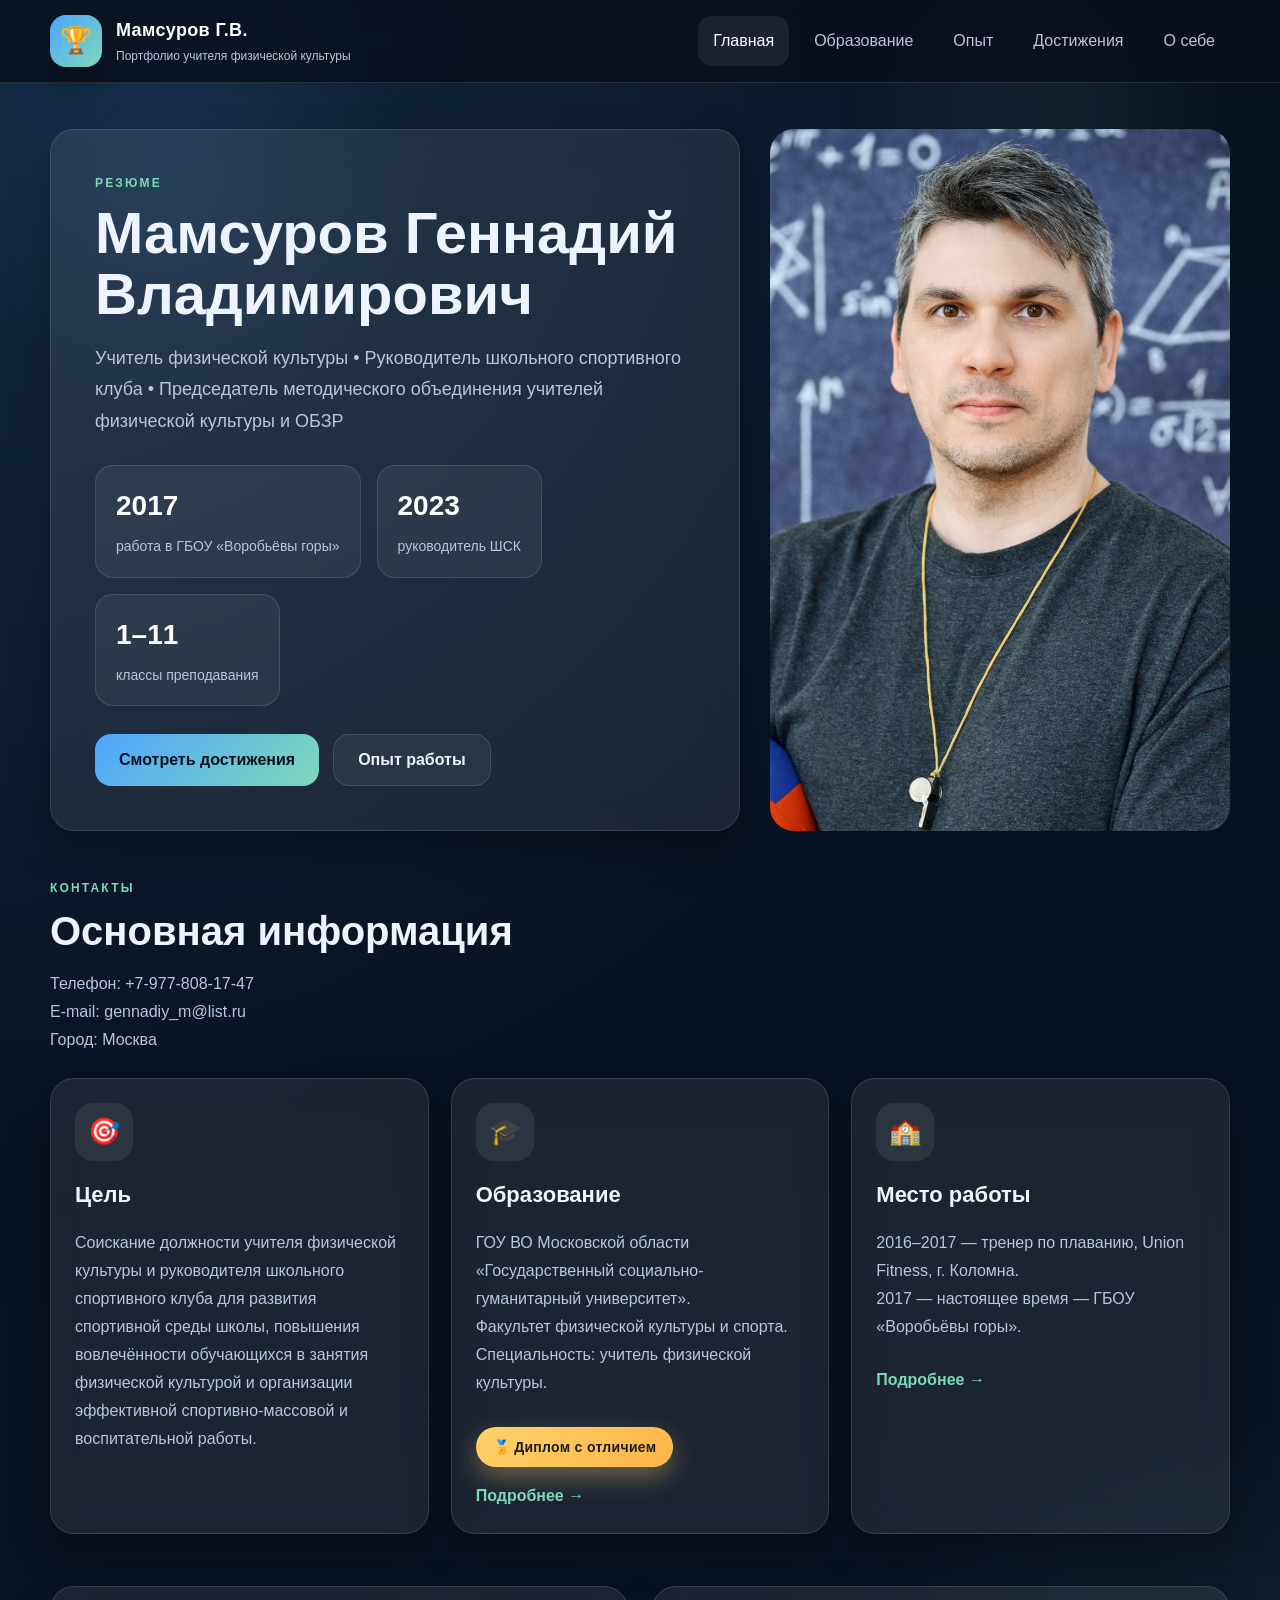
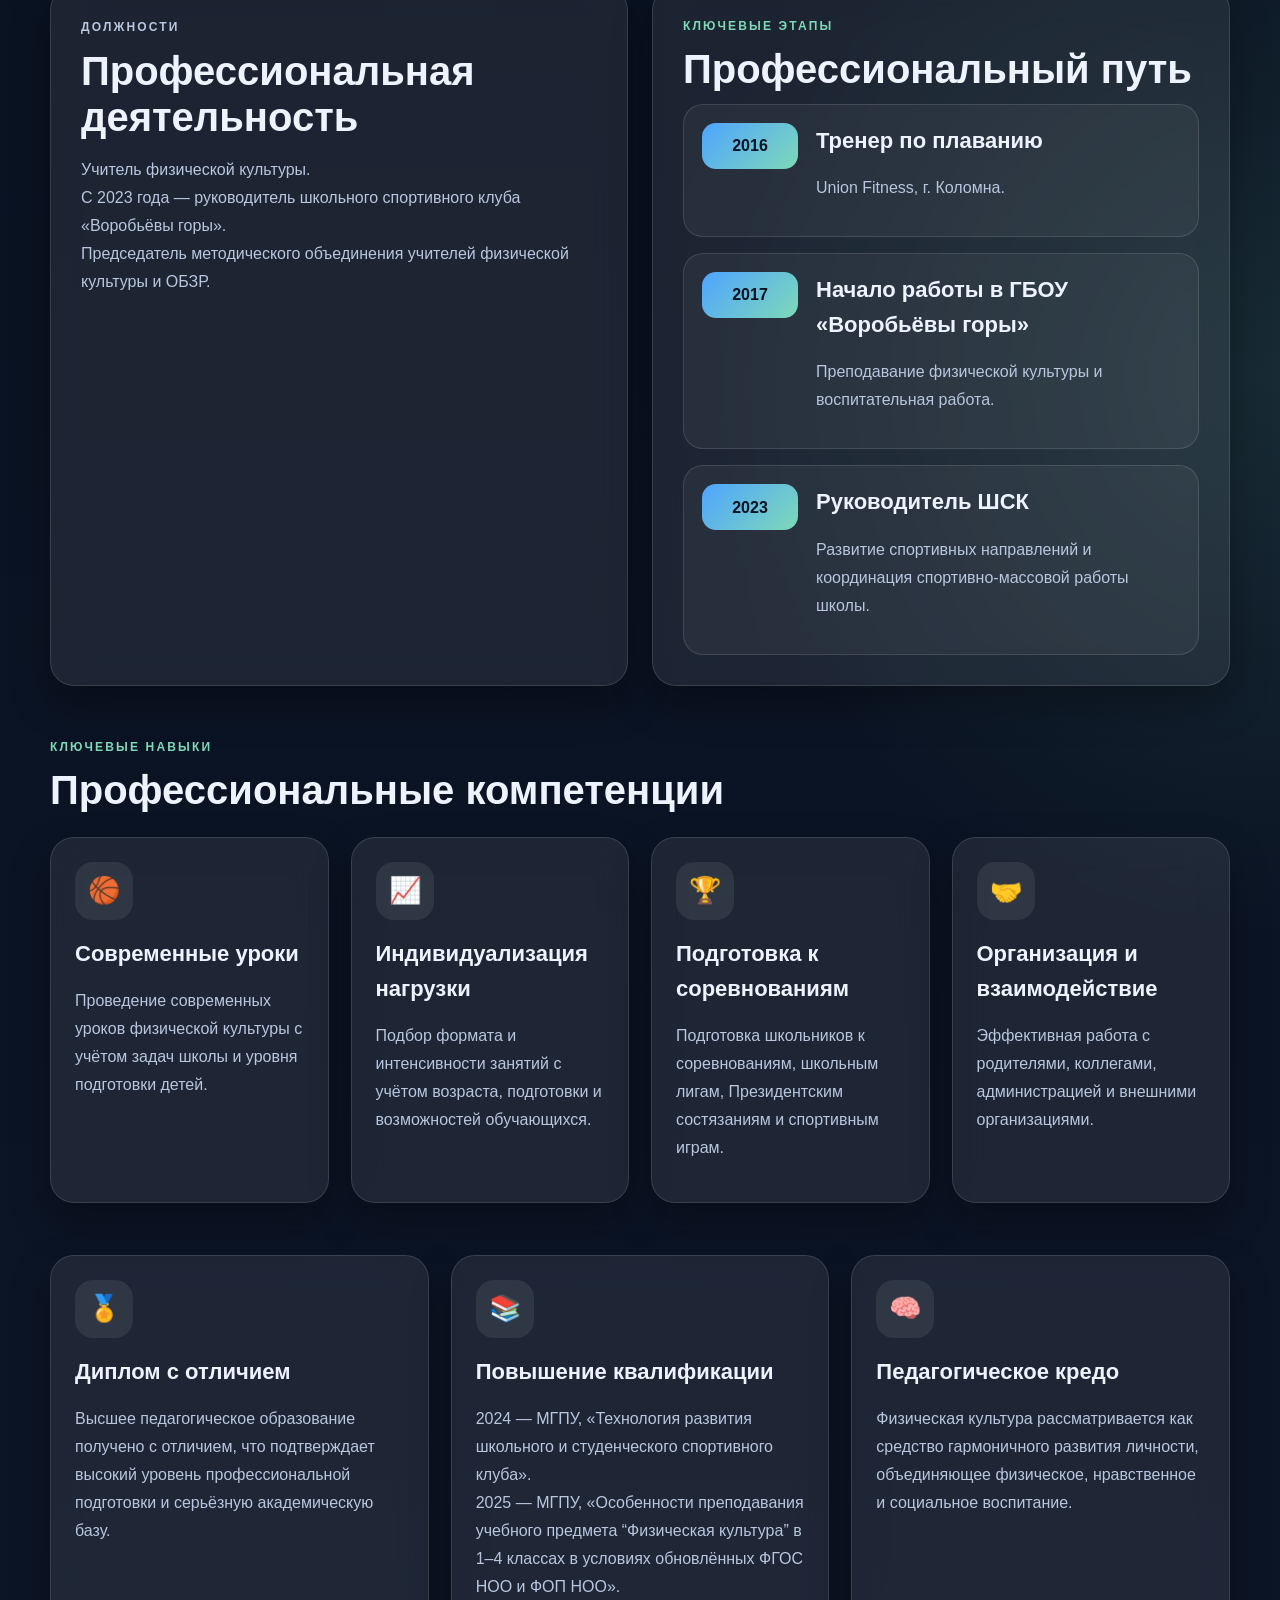
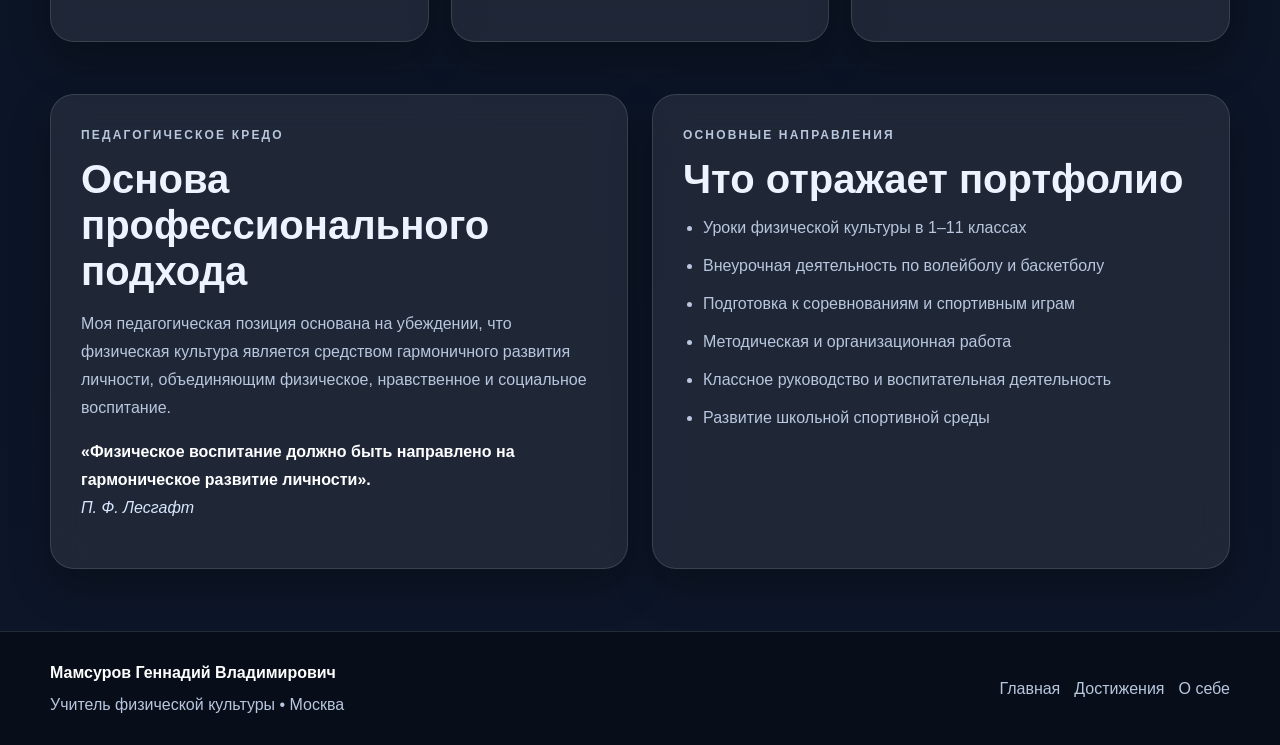
==== index.html @ c170a41d "Update index.html" ====
<!DOCTYPE html>
<html lang="ru">
<head>
  <meta charset="UTF-8" />
  <meta name="viewport" content="width=device-width, initial-scale=1.0" />
  <title>Мамсуров Геннадий Владимирович | Портфолио</title>
  <meta name="description" content="Портфолио учителя физической культуры Мамсурова Геннадия Владимировича." />
  <link rel="stylesheet" href="styles.css" />
</head>
<body>
  <div class="page-bg"></div>

  <header class="site-header">
    <div class="container header-row">
      <a href="index.html" class="brand">
        <span class="brand-badge">🏆</span>
        <span>
          <strong>Мамсуров Г.В.</strong>
          <small>Портфолио учителя физической культуры</small>
        </span>
      </a>

      <button class="burger" id="burger" aria-label="Открыть меню">
        <span></span><span></span><span></span>
      </button>

      <nav class="main-nav" id="mainNav">
        <a class="active" href="index.html">Главная</a>
        <a href="diploma.html">Образование</a>
        <a href="courses.html">Опыт</a>
        <a href="achievements.html">Достижения</a>
        <a href="life.html">О себе</a>
      </nav>
    </div>
  </header>

  <main>
    <section class="hero container">
      <div class="hero-content glass reveal">
        <p class="section-kicker">Резюме</p>
        <h1>Мамсуров Геннадий Владимирович</h1>
        <p class="hero-text">
          Учитель физической культуры • Руководитель школьного спортивного клуба •
          Председатель методического объединения учителей физической культуры и ОБЗР
        </p>

        <div class="hero-stats">
          <div class="stat">
            <strong>2017</strong>
            <span>работа в ГБОУ «Воробьёвы горы»</span>
          </div>
          <div class="stat">
            <strong>2023</strong>
            <span>руководитель ШСК</span>
          </div>
          <div class="stat">
            <strong>1–11</strong>
            <span>классы преподавания</span>
          </div>
        </div>

        <div class="hero-actions">
          <a class="btn btn-primary" href="achievements.html">Смотреть достижения</a>
          <a class="btn btn-secondary" href="courses.html">Опыт работы</a>
        </div>
      </div>

      <div class="hero-photo reveal delay-1">
        <img src="img/hero.jpg" alt="Мамсуров Геннадий Владимирович" />
      </div>
    </section>

    <section class="container section">
      <div class="section-head reveal">
        <p class="section-kicker">Контакты</p>
        <h2>Основная информация</h2>
        <p class="section-text">
          Телефон: +7-977-808-17-47<br />
          E-mail: gennadiy_m@list.ru<br />
          Город: Москва
        </p>
      </div>

      <div class="feature-grid">
        <article class="feature-card glass reveal">
          <div class="feature-icon">🎯</div>
          <h3>Цель</h3>
          <p>
            Соискание должности учителя физической культуры и руководителя школьного спортивного клуба
            для развития спортивной среды школы, повышения вовлечённости обучающихся в занятия
            физической культурой и организации эффективной спортивно-массовой и воспитательной работы.
          </p>
        </article>

        <article class="feature-card glass reveal delay-1">
          <div class="feature-icon">🎓</div>
          <h3>Образование</h3>
          <p>
            ГОУ ВО Московской области «Государственный социально-гуманитарный университет».<br />
            Факультет физической культуры и спорта.<br />
            Специальность: учитель физической культуры.
          </p>

          <div class="honor-badge">🏅 Диплом с отличием</div>
          <br />
          <a href="diploma.html" class="text-link" style="margin-top:16px;">Подробнее →</a>
        </article>

        <article class="feature-card glass reveal delay-2">
          <div class="feature-icon">🏫</div>
          <h3>Место работы</h3>
          <p>
            2016–2017 — тренер по плаванию, Union Fitness, г. Коломна.<br />
            2017 — настоящее время — ГБОУ «Воробьёвы горы».
          </p>
          <a href="courses.html" class="text-link">Подробнее →</a>
        </article>
      </div>
    </section>

    <section class="container section">
      <div class="two-columns">
        <div class="glass info-card reveal">
          <p class="section-kicker">Должности</p>
          <h2>Профессиональная деятельность</h2>
          <p>
            Учитель физической культуры.<br />
            С 2023 года — руководитель школьного спортивного клуба «Воробьёвы горы».<br />
            Председатель методического объединения учителей физической культуры и ОБЗР.
          </p>
        </div>

        <div class="glass timeline-card reveal delay-1">
          <p class="section-kicker">Ключевые этапы</p>
          <h2>Профессиональный путь</h2>

          <div class="timeline">
            <div class="timeline-item">
              <span class="timeline-year">2016</span>
              <div>
                <h3>Тренер по плаванию</h3>
                <p>Union Fitness, г. Коломна.</p>
              </div>
            </div>

            <div class="timeline-item">
              <span class="timeline-year">2017</span>
              <div>
                <h3>Начало работы в ГБОУ «Воробьёвы горы»</h3>
                <p>Преподавание физической культуры и воспитательная работа.</p>
              </div>
            </div>

            <div class="timeline-item">
              <span class="timeline-year">2023</span>
              <div>
                <h3>Руководитель ШСК</h3>
                <p>Развитие спортивных направлений и координация спортивно-массовой работы школы.</p>
              </div>
            </div>
          </div>
        </div>
      </div>
    </section>

    <section class="container section">
      <div class="section-head reveal">
        <p class="section-kicker">Ключевые навыки</p>
        <h2>Профессиональные компетенции</h2>
      </div>

      <div class="quick-grid">
        <div class="quick-card glass reveal">
          <span>🏀</span>
          <h3>Современные уроки</h3>
          <p>Проведение современных уроков физической культуры с учётом задач школы и уровня подготовки детей.</p>
        </div>

        <div class="quick-card glass reveal delay-1">
          <span>📈</span>
          <h3>Индивидуализация нагрузки</h3>
          <p>Подбор формата и интенсивности занятий с учётом возраста, подготовки и возможностей обучающихся.</p>
        </div>

        <div class="quick-card glass reveal delay-2">
          <span>🏆</span>
          <h3>Подготовка к соревнованиям</h3>
          <p>Подготовка школьников к соревнованиям, школьным лигам, Президентским состязаниям и спортивным играм.</p>
        </div>

        <div class="quick-card glass reveal delay-3">
          <span>🤝</span>
          <h3>Организация и взаимодействие</h3>
          <p>Эффективная работа с родителями, коллегами, администрацией и внешними организациями.</p>
        </div>
      </div>
    </section>

    <section class="container section">
      <div class="feature-grid">
        <article class="feature-card glass reveal">
          <div class="feature-icon">🏅</div>
          <h3>Диплом с отличием</h3>
          <p>
            Высшее педагогическое образование получено с отличием, что подтверждает
            высокий уровень профессиональной подготовки и серьёзную академическую базу.
          </p>
        </article>

        <article class="feature-card glass reveal delay-1">
          <div class="feature-icon">📚</div>
          <h3>Повышение квалификации</h3>
          <p>
            2024 — МГПУ, «Технология развития школьного и студенческого спортивного клуба».<br />
            2025 — МГПУ, «Особенности преподавания учебного предмета “Физическая культура” в 1–4 классах в условиях обновлённых ФГОС НОО и ФОП НОО».
          </p>
        </article>

        <article class="feature-card glass reveal delay-2">
          <div class="feature-icon">🧠</div>
          <h3>Педагогическое кредо</h3>
          <p>
            Физическая культура рассматривается как средство гармоничного развития личности,
            объединяющее физическое, нравственное и социальное воспитание.
          </p>
        </article>
      </div>
    </section>

    <section class="container section">
      <div class="two-columns">
        <div class="glass info-card reveal">
          <p class="section-kicker">Педагогическое кредо</p>
          <h2>Основа профессионального подхода</h2>
          <p>
            Моя педагогическая позиция основана на убеждении, что физическая культура
            является средством гармоничного развития личности, объединяющим физическое,
            нравственное и социальное воспитание.
          </p>
          <p>
            <strong>«Физическое воспитание должно быть направлено на гармоническое развитие личности».</strong><br />
            <em>П. Ф. Лесгафт</em>
          </p>
        </div>

        <div class="glass info-card reveal delay-1">
          <p class="section-kicker">Основные направления</p>
          <h2>Что отражает портфолио</h2>
          <ul class="pretty-list">
            <li>Уроки физической культуры в 1–11 классах</li>
            <li>Внеурочная деятельность по волейболу и баскетболу</li>
            <li>Подготовка к соревнованиям и спортивным играм</li>
            <li>Методическая и организационная работа</li>
            <li>Классное руководство и воспитательная деятельность</li>
            <li>Развитие школьной спортивной среды</li>
          </ul>
        </div>
      </div>
    </section>
  </main>

  <footer class="site-footer">
    <div class="container footer-row">
      <div>
        <strong>Мамсуров Геннадий Владимирович</strong>
        <p>Учитель физической культуры • Москва</p>
      </div>
      <div class="footer-links">
        <a href="index.html">Главная</a>
        <a href="achievements.html">Достижения</a>
        <a href="life.html">О себе</a>
      </div>
    </div>
  </footer>

  <script src="script.js"></script>
</body>
</html>
---- styles.css ----
:root {
  --bg: #0a1220;
  --bg-soft: #101a2d;
  --panel: rgba(255, 255, 255, 0.08);
  --panel-strong: rgba(255, 255, 255, 0.12);
  --text: #eef4ff;
  --muted: #b8c6de;
  --accent: #4ea4ff;
  --accent-2: #7ed9b8;
  --accent-3: #ffd36b;
  --border: rgba(255, 255, 255, 0.12);
  --shadow: 0 18px 40px rgba(0, 0, 0, 0.28);
  --radius: 24px;
  --radius-sm: 18px;
  --container: 1180px;
}

* {
  box-sizing: border-box;
}

html {
  scroll-behavior: smooth;
}

body {
  margin: 0;
  font-family: "Segoe UI", Arial, Helvetica, sans-serif;
  color: var(--text);
  background:
    radial-gradient(circle at top left, rgba(78, 164, 255, 0.18), transparent 28%),
    radial-gradient(circle at right center, rgba(126, 217, 184, 0.12), transparent 24%),
    linear-gradient(180deg, #07101d 0%, #0d1628 100%);
  min-height: 100vh;
  line-height: 1.6;
}

img {
  max-width: 100%;
  display: block;
}

a {
  color: inherit;
  text-decoration: none;
}

.page-bg {
  position: fixed;
  inset: 0;
  pointer-events: none;
  background:
    radial-gradient(circle at 14% 20%, rgba(78, 164, 255, 0.09), transparent 18%),
    radial-gradient(circle at 82% 12%, rgba(126, 217, 184, 0.08), transparent 16%);
  z-index: -1;
}

.container {
  width: min(var(--container), calc(100% - 32px));
  margin: 0 auto;
}

.site-header {
  position: sticky;
  top: 0;
  z-index: 50;
  backdrop-filter: blur(16px);
  background: rgba(8, 14, 25, 0.76);
  border-bottom: 1px solid var(--border);
}

.header-row {
  display: flex;
  align-items: center;
  justify-content: space-between;
  min-height: 82px;
  gap: 20px;
}

.brand {
  display: flex;
  align-items: center;
  gap: 14px;
  min-width: 0;
}

.brand-badge {
  width: 52px;
  height: 52px;
  border-radius: 16px;
  display: grid;
  place-items: center;
  background: linear-gradient(135deg, var(--accent), var(--accent-2));
  color: #08111f;
  font-size: 26px;
  box-shadow: var(--shadow);
  flex-shrink: 0;
}

.brand strong {
  display: block;
  font-size: 18px;
  letter-spacing: 0.02em;
}

.brand small {
  display: block;
  color: var(--muted);
  margin-top: 2px;
  font-size: 12px;
}

.main-nav {
  display: flex;
  align-items: center;
  gap: 10px;
}

.main-nav a {
  padding: 12px 15px;
  border-radius: 14px;
  color: var(--muted);
  transition: 0.25s ease;
  font-weight: 500;
}

.main-nav a:hover,
.main-nav a.active {
  color: #fff;
  background: rgba(255, 255, 255, 0.08);
}

.burger {
  display: none;
  width: 48px;
  height: 48px;
  border: 0;
  border-radius: 14px;
  background: rgba(255, 255, 255, 0.08);
  cursor: pointer;
  padding: 10px;
}

.burger span {
  display: block;
  height: 3px;
  margin: 5px 0;
  border-radius: 99px;
  background: white;
}

.hero {
  display: grid;
  grid-template-columns: 1.2fr 0.8fr;
  gap: 30px;
  padding: 46px 0 24px;
  align-items: stretch;
}

.glass {
  background: var(--panel);
  border: 1px solid var(--border);
  box-shadow: var(--shadow);
  backdrop-filter: blur(18px);
}

.hero-content,
.hero-photo,
.page-hero,
.info-card,
.timeline-card,
.feature-card,
.doc-card,
.text-panel,
.quick-card {
  border-radius: var(--radius);
}

.hero-content {
  padding: 44px;
}

.section-kicker {
  margin: 0 0 10px;
  color: var(--accent-2);
  text-transform: uppercase;
  letter-spacing: 0.18em;
  font-size: 12px;
  font-weight: 700;
}

.hero h1,
.page-hero h1 {
  margin: 0;
  font-size: clamp(34px, 5vw, 58px);
  line-height: 1.05;
}

.hero-text,
.section-text,
.page-hero p,
.info-card p,
.text-panel p,
.quick-card p,
.feature-card p,
.doc-card p,
.timeline-item p,
.pretty-list {
  color: var(--muted);
  line-height: 1.75;
}

.hero-text {
  font-size: 18px;
  max-width: 700px;
  margin: 18px 0 0;
}

.hero-stats {
  display: flex;
  flex-wrap: wrap;
  gap: 16px;
  margin: 28px 0;
}

.stat {
  min-width: 140px;
  padding: 18px 20px;
  border-radius: 18px;
  background: rgba(255, 255, 255, 0.06);
  border: 1px solid var(--border);
}

.stat strong {
  display: block;
  font-size: 28px;
  margin-bottom: 4px;
  color: #ffffff;
}

.stat span {
  color: var(--muted);
  font-size: 14px;
}

.hero-actions {
  display: flex;
  flex-wrap: wrap;
  gap: 14px;
}

.btn {
  display: inline-flex;
  align-items: center;
  justify-content: center;
  min-height: 52px;
  padding: 0 24px;
  border-radius: 16px;
  font-weight: 700;
  transition: transform 0.2s ease, opacity 0.2s ease;
}

.btn:hover {
  transform: translateY(-2px);
}

.btn-primary {
  background: linear-gradient(135deg, var(--accent), var(--accent-2));
  color: #07111f;
}

.btn-secondary {
  border: 1px solid var(--border);
  background: rgba(255, 255, 255, 0.06);
}

.hero-photo {
  overflow: hidden;
  min-height: 100%;
}

.hero-photo img {
  width: 100%;
  height: 100%;
  object-fit: cover;
}

.section {
  padding: 24px 0 28px;
}

.section-head {
  margin-bottom: 24px;
}

.section-head h2,
.info-card h2,
.timeline-card h2,
.text-panel h2 {
  margin: 0 0 12px;
  font-size: clamp(28px, 4vw, 40px);
  line-height: 1.15;
}

.feature-grid,
.cards-grid,
.quick-grid {
  display: grid;
  gap: 22px;
}

.feature-grid {
  grid-template-columns: repeat(3, 1fr);
}

.cards-grid {
  grid-template-columns: repeat(2, 1fr);
}

.quick-grid {
  grid-template-columns: repeat(4, 1fr);
}

.feature-card,
.quick-card,
.doc-card {
  padding: 24px;
}

.feature-card h3,
.quick-card h3,
.doc-card h3,
.timeline-item h3 {
  margin: 0 0 10px;
  font-size: 22px;
}

.feature-icon,
.quick-card span {
  display: inline-grid;
  place-items: center;
  width: 58px;
  height: 58px;
  margin-bottom: 16px;
  border-radius: 18px;
  background: rgba(255, 255, 255, 0.08);
  font-size: 26px;
}

.text-link {
  display: inline-block;
  margin-top: 10px;
  color: var(--accent-2);
  font-weight: 700;
}

.two-columns {
  display: grid;
  grid-template-columns: 1fr 1fr;
  gap: 24px;
}

.info-card,
.timeline-card,
.text-panel {
  padding: 30px;
}

.timeline {
  display: grid;
  gap: 16px;
}

.timeline.large {
  gap: 18px;
}

.timeline-item {
  display: grid;
  grid-template-columns: 96px 1fr;
  gap: 18px;
  align-items: start;
  padding: 18px;
  border-radius: 20px;
  background: rgba(255, 255, 255, 0.05);
  border: 1px solid var(--border);
}

.timeline-year {
  display: inline-flex;
  align-items: center;
  justify-content: center;
  min-height: 46px;
  padding: 0 12px;
  border-radius: 14px;
  background: linear-gradient(135deg, var(--accent), var(--accent-2));
  color: #07111f;
  font-weight: 700;
}

.inner-page {
  padding-top: 36px;
  padding-bottom: 20px;
}

.page-hero {
  padding: 36px;
  margin-bottom: 14px;
}

.doc-card {
  overflow: hidden;
  padding: 0;
}

.doc-card img {
  width: 100%;
  height: 260px;
  object-fit: cover;
}

.doc-card-body {
  padding: 22px;
}

.pretty-list {
  margin: 0;
  padding-left: 20px;
}

.pretty-list li {
  margin-bottom: 10px;
}

.site-footer {
  margin-top: 34px;
  border-top: 1px solid var(--border);
  background: rgba(6, 12, 22, 0.75);
}

.footer-row {
  display: flex;
  align-items: center;
  justify-content: space-between;
  gap: 20px;
  padding: 28px 0;
}

.footer-row p {
  margin: 6px 0 0;
  color: var(--muted);
}

.footer-links {
  display: flex;
  flex-wrap: wrap;
  gap: 14px;
}

.footer-links a {
  color: var(--muted);
}

.footer-links a:hover {
  color: #fff;
}

.reveal {
  opacity: 0;
  transform: translateY(24px);
  transition: opacity 0.7s ease, transform 0.7s ease;
}

.reveal.visible {
  opacity: 1;
  transform: translateY(0);
}

.delay-1 {
  transition-delay: 0.12s;
}

.delay-2 {
  transition-delay: 0.24s;
}

.delay-3 {
  transition-delay: 0.36s;
}

strong {
  color: #ffffff;
}

em {
  color: #d9e7ff;
}

@media (max-width: 980px) {
  .hero,
  .two-columns,
  .feature-grid,
  .cards-grid,
  .quick-grid {
    grid-template-columns: 1fr;
  }

  .hero-photo {
    min-height: 340px;
  }
}

@media (max-width: 820px) {
  .burger {
    display: block;
  }

  .main-nav {
    position: absolute;
    top: 78px;
    left: 16px;
    right: 16px;
    display: none;
    flex-direction: column;
    align-items: stretch;
    padding: 12px;
    border-radius: 20px;
    background: rgba(9, 16, 29, 0.96);
    border: 1px solid var(--border);
    box-shadow: var(--shadow);
  }

  .main-nav.open {
    display: flex;
  }

  .main-nav a {
    padding: 14px 16px;
  }
}

@media (max-width: 640px) {
  .container {
    width: min(var(--container), calc(100% - 20px));
  }

  .header-row {
    min-height: 72px;
  }

  .hero {
    padding-top: 24px;
  }

  .hero-content,
  .page-hero,
  .info-card,
  .timeline-card,
  .text-panel {
    padding: 22px;
  }

  .hero-actions {
    flex-direction: column;
  }

  .btn {
    width: 100%;
  }

  .timeline-item {
    grid-template-columns: 1fr;
  }

  .doc-card img {
    height: 220px;
  }

  .footer-row {
    flex-direction: column;
    align-items: flex-start;
  }
}
/* ===== БЕЙДЖ "ДИПЛОМ С ОТЛИЧИЕМ" ===== */

.honor-badge {
  display: inline-flex;
  align-items: center;
  gap: 8px;
  margin-top: 14px;
  padding: 8px 16px;
  border-radius: 999px;
  font-weight: 700;
  font-size: 14px;

  background: linear-gradient(135deg, #ffd36b, #ffb347);
  color: #1b1b1b;

  box-shadow: 0 10px 24px rgba(255, 211, 107, 0.35);
  border: 1px solid rgba(255, 211, 107, 0.4);

  letter-spacing: 0.3px;
}

/* лёгкий hover эффект */
.honor-badge:hover {
  transform: translateY(-2px);
  box-shadow: 0 14px 30px rgba(255, 211, 107, 0.45);
}

/* компактный вариант (если нужно) */
.honor-badge.small {
  font-size: 12px;
  padding: 6px 12px;
}
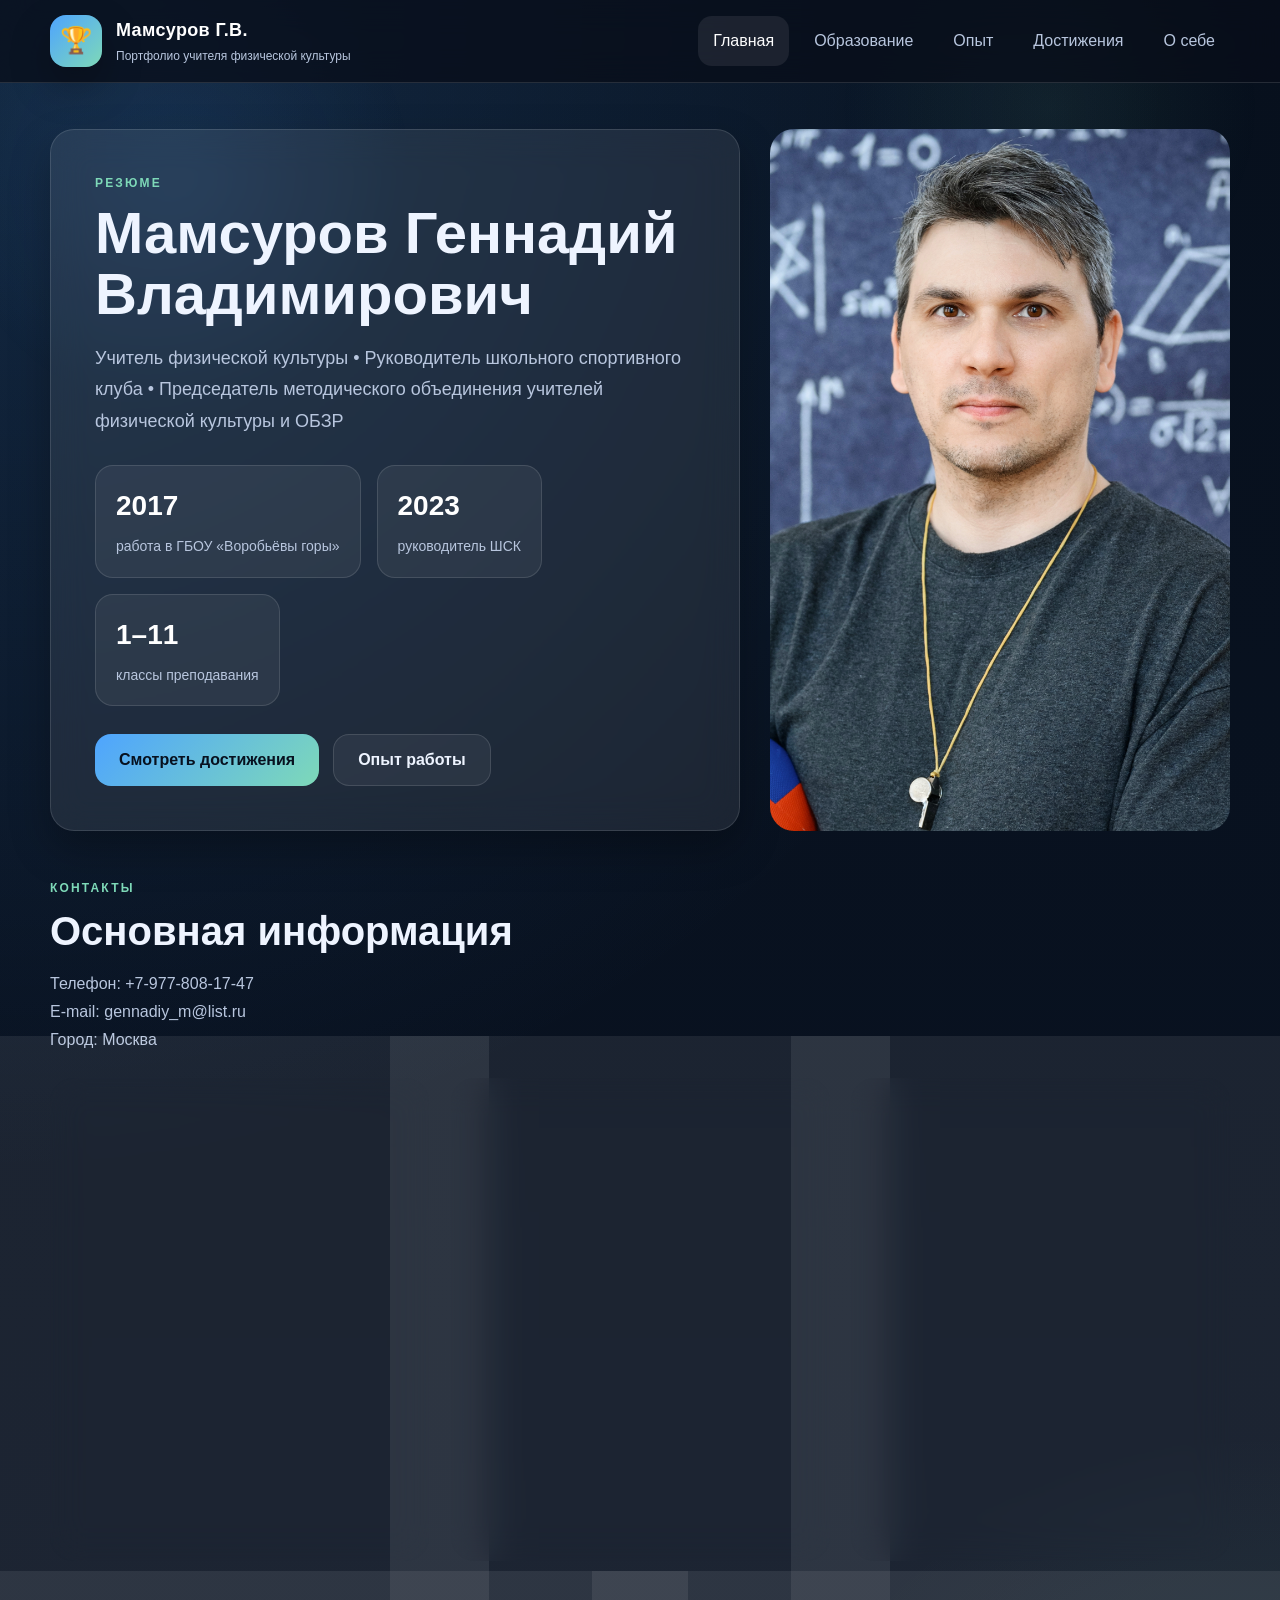
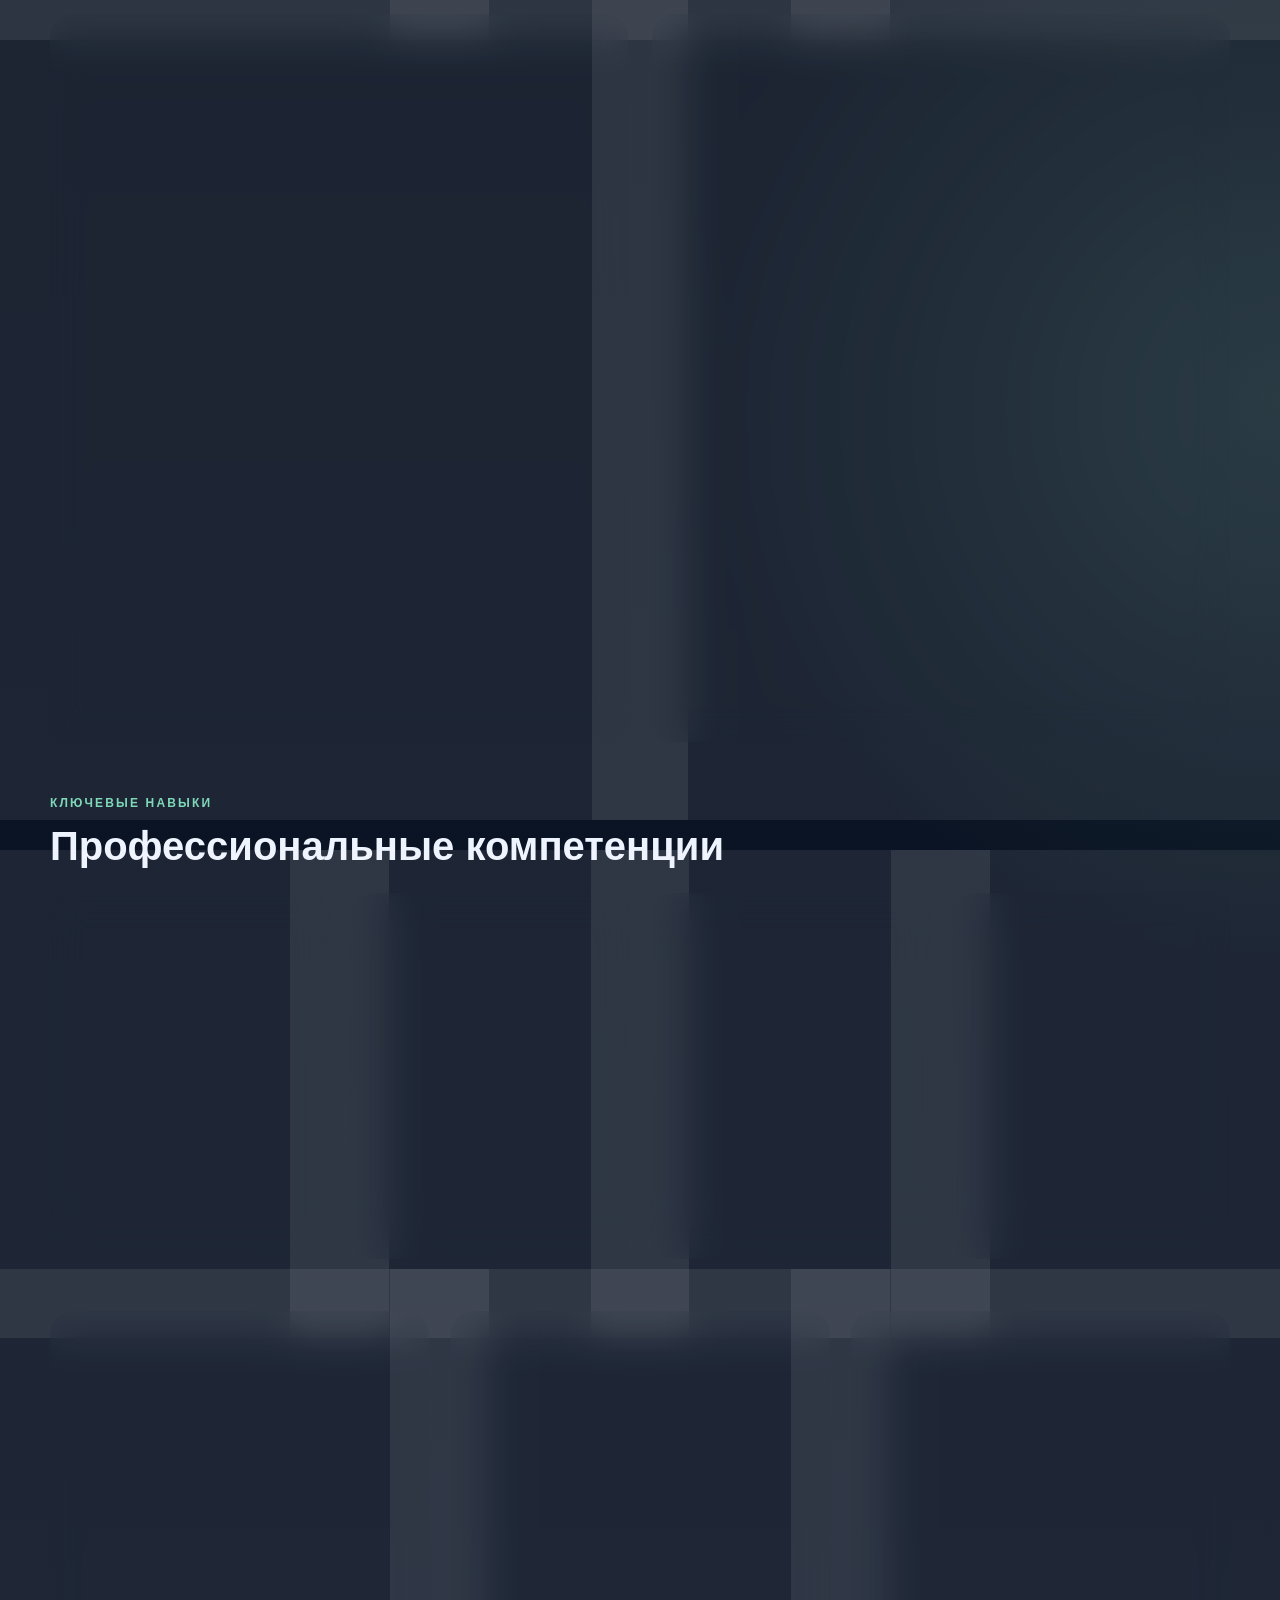
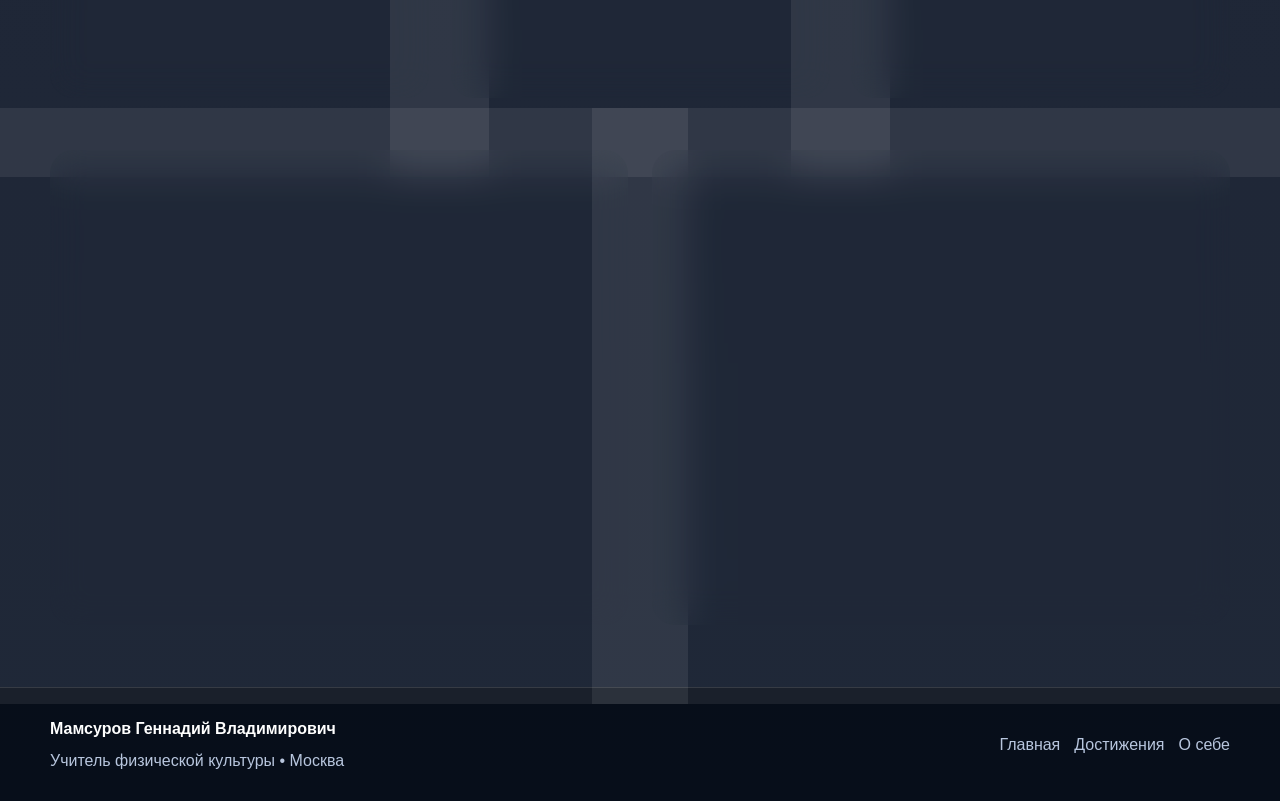
==== commit 5e69e838: "Update index.html" ====
--- a/index.html
+++ b/index.html
@@ -98,7 +98,8 @@
           <p>
             ГОУ ВО Московской области «Государственный социально-гуманитарный университет».<br />
             Факультет физической культуры и спорта.<br />
-            Специальность: учитель физической культуры.
+            Специальность: учитель физической культуры.<br />
+            Год окончания: 2017.
           </p>
 
           <div class="honor-badge">🏅 Диплом с отличием</div>
@@ -147,7 +148,7 @@
               <span class="timeline-year">2017</span>
               <div>
                 <h3>Начало работы в ГБОУ «Воробьёвы горы»</h3>
-                <p>Преподавание физической культуры и воспитательная работа.</p>
+                <p>Преподавание физической культуры, воспитательная и организационная деятельность.</p>
               </div>
             </div>
 
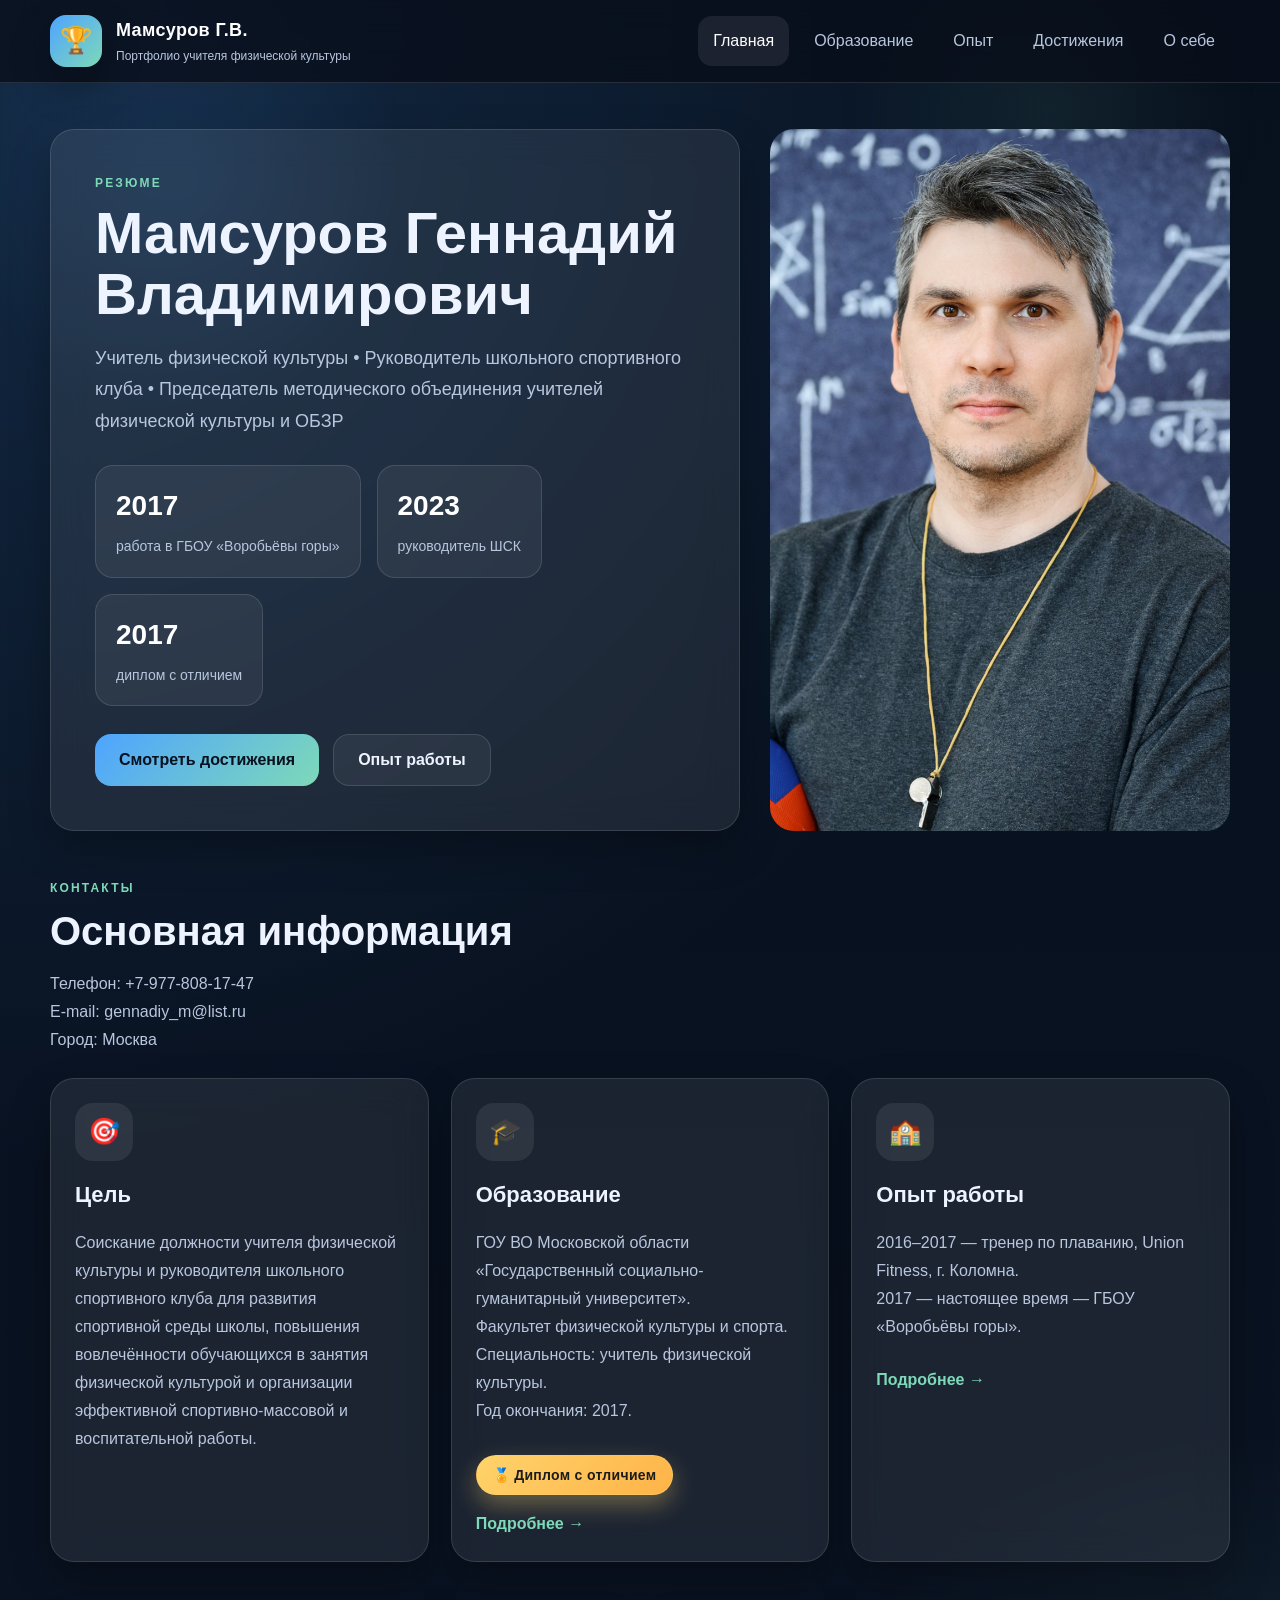
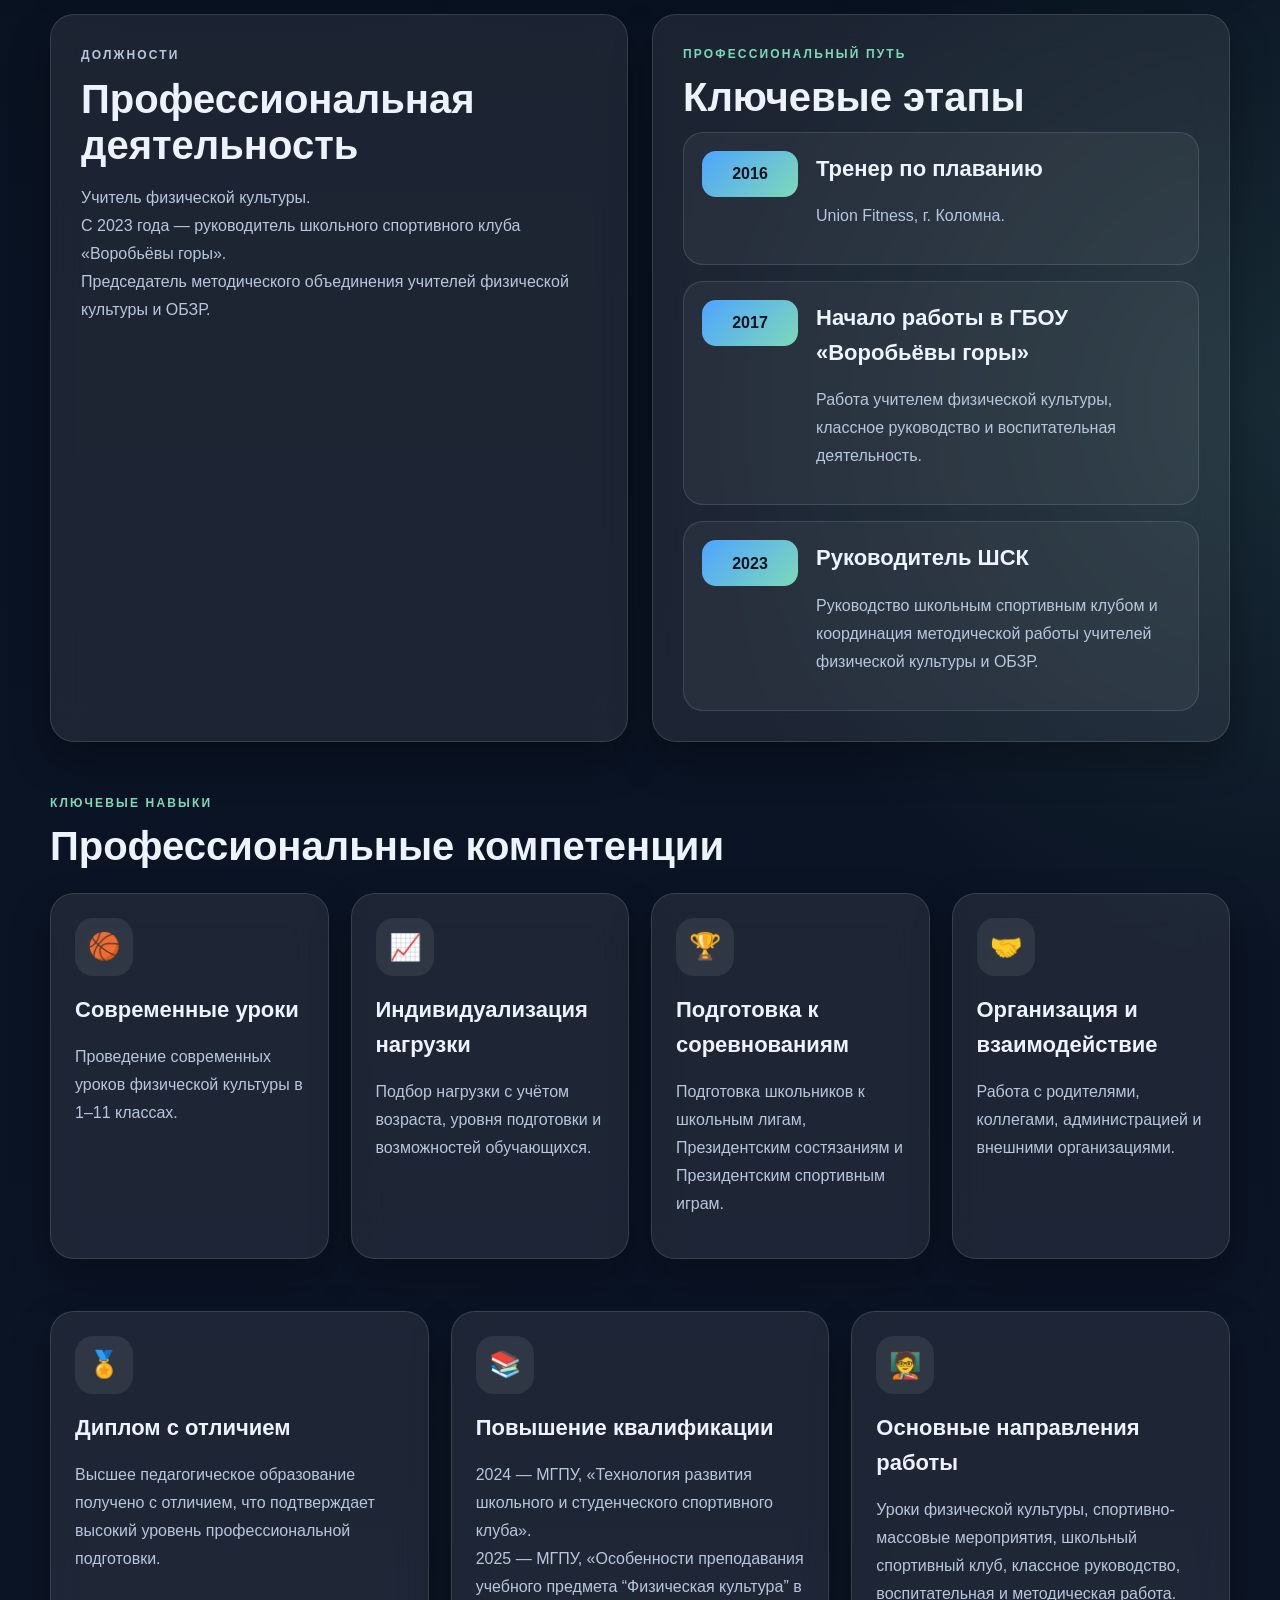
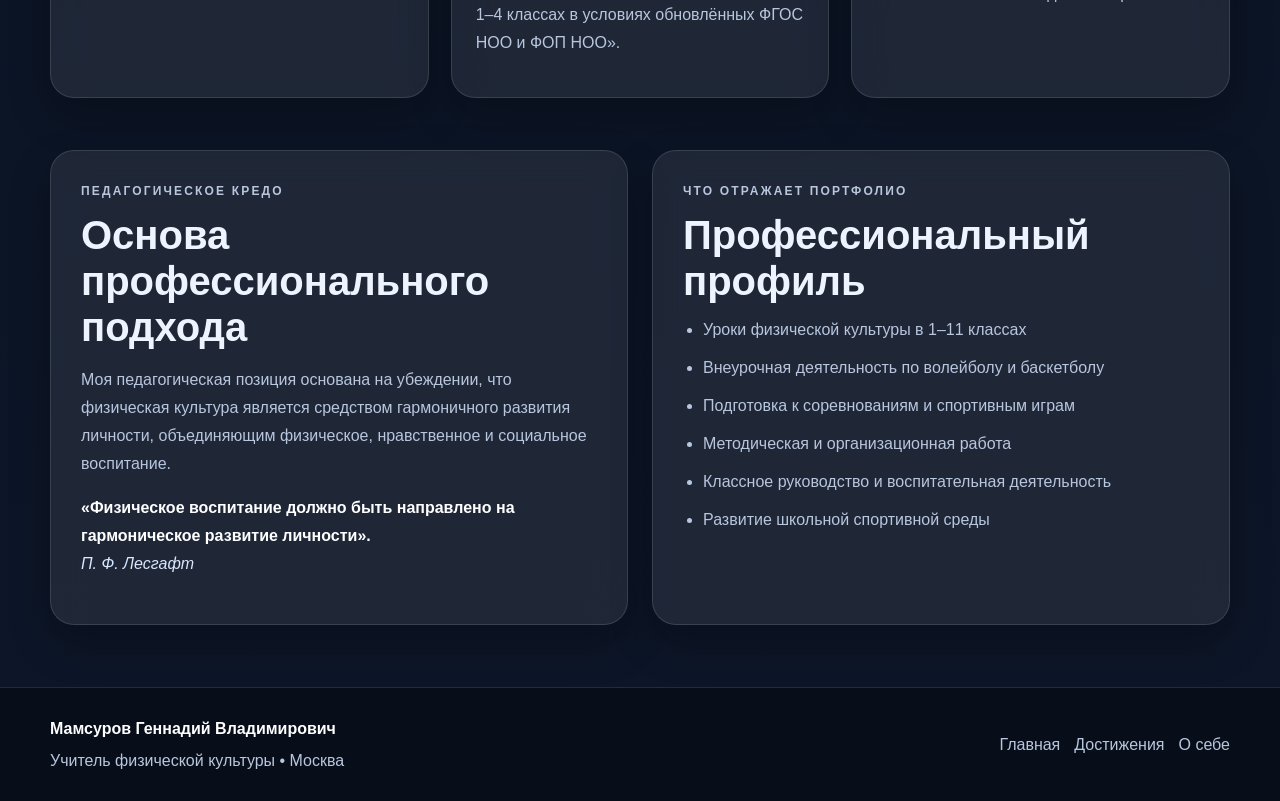
==== commit 6699f3ca: "Update index.html" ====
--- a/index.html
+++ b/index.html
@@ -54,8 +54,8 @@
             <span>руководитель ШСК</span>
           </div>
           <div class="stat">
-            <strong>1–11</strong>
-            <span>классы преподавания</span>
+            <strong>2017</strong>
+            <span>диплом с отличием</span>
           </div>
         </div>
 
@@ -103,13 +103,14 @@
           </p>
 
           <div class="honor-badge">🏅 Диплом с отличием</div>
+
           <br />
           <a href="diploma.html" class="text-link" style="margin-top:16px;">Подробнее →</a>
         </article>
 
         <article class="feature-card glass reveal delay-2">
           <div class="feature-icon">🏫</div>
-          <h3>Место работы</h3>
+          <h3>Опыт работы</h3>
           <p>
             2016–2017 — тренер по плаванию, Union Fitness, г. Коломна.<br />
             2017 — настоящее время — ГБОУ «Воробьёвы горы».
@@ -132,8 +133,8 @@
         </div>
 
         <div class="glass timeline-card reveal delay-1">
-          <p class="section-kicker">Ключевые этапы</p>
-          <h2>Профессиональный путь</h2>
+          <p class="section-kicker">Профессиональный путь</p>
+          <h2>Ключевые этапы</h2>
 
           <div class="timeline">
             <div class="timeline-item">
@@ -148,7 +149,7 @@
               <span class="timeline-year">2017</span>
               <div>
                 <h3>Начало работы в ГБОУ «Воробьёвы горы»</h3>
-                <p>Преподавание физической культуры, воспитательная и организационная деятельность.</p>
+                <p>Работа учителем физической культуры, классное руководство и воспитательная деятельность.</p>
               </div>
             </div>
 
@@ -156,7 +157,7 @@
               <span class="timeline-year">2023</span>
               <div>
                 <h3>Руководитель ШСК</h3>
-                <p>Развитие спортивных направлений и координация спортивно-массовой работы школы.</p>
+                <p>Руководство школьным спортивным клубом и координация методической работы учителей физической культуры и ОБЗР.</p>
               </div>
             </div>
           </div>
@@ -174,25 +175,25 @@
         <div class="quick-card glass reveal">
           <span>🏀</span>
           <h3>Современные уроки</h3>
-          <p>Проведение современных уроков физической культуры с учётом задач школы и уровня подготовки детей.</p>
+          <p>Проведение современных уроков физической культуры в 1–11 классах.</p>
         </div>
 
         <div class="quick-card glass reveal delay-1">
           <span>📈</span>
           <h3>Индивидуализация нагрузки</h3>
-          <p>Подбор формата и интенсивности занятий с учётом возраста, подготовки и возможностей обучающихся.</p>
+          <p>Подбор нагрузки с учётом возраста, уровня подготовки и возможностей обучающихся.</p>
         </div>
 
         <div class="quick-card glass reveal delay-2">
           <span>🏆</span>
           <h3>Подготовка к соревнованиям</h3>
-          <p>Подготовка школьников к соревнованиям, школьным лигам, Президентским состязаниям и спортивным играм.</p>
+          <p>Подготовка школьников к школьным лигам, Президентским состязаниям и Президентским спортивным играм.</p>
         </div>
 
         <div class="quick-card glass reveal delay-3">
           <span>🤝</span>
           <h3>Организация и взаимодействие</h3>
-          <p>Эффективная работа с родителями, коллегами, администрацией и внешними организациями.</p>
+          <p>Работа с родителями, коллегами, администрацией и внешними организациями.</p>
         </div>
       </div>
     </section>
@@ -204,7 +205,7 @@
           <h3>Диплом с отличием</h3>
           <p>
             Высшее педагогическое образование получено с отличием, что подтверждает
-            высокий уровень профессиональной подготовки и серьёзную академическую базу.
+            высокий уровень профессиональной подготовки.
           </p>
         </article>
 
@@ -218,11 +219,11 @@
         </article>
 
         <article class="feature-card glass reveal delay-2">
-          <div class="feature-icon">🧠</div>
-          <h3>Педагогическое кредо</h3>
-          <p>
-            Физическая культура рассматривается как средство гармоничного развития личности,
-            объединяющее физическое, нравственное и социальное воспитание.
+          <div class="feature-icon">🧑‍🏫</div>
+          <h3>Основные направления работы</h3>
+          <p>
+            Уроки физической культуры, спортивно-массовые мероприятия, школьный спортивный клуб,
+            классное руководство, воспитательная и методическая работа.
           </p>
         </article>
       </div>
@@ -245,8 +246,8 @@
         </div>
 
         <div class="glass info-card reveal delay-1">
-          <p class="section-kicker">Основные направления</p>
-          <h2>Что отражает портфолио</h2>
+          <p class="section-kicker">Что отражает портфолио</p>
+          <h2>Профессиональный профиль</h2>
           <ul class="pretty-list">
             <li>Уроки физической культуры в 1–11 классах</li>
             <li>Внеурочная деятельность по волейболу и баскетболу</li>
--- a/styles.css
+++ b/styles.css
@@ -613,3 +613,6 @@
   font-size: 12px;
   padding: 6px 12px;
 }
+.cards-grid {
+  grid-template-columns: repeat(auto-fit, minmax(280px, 1fr));
+}
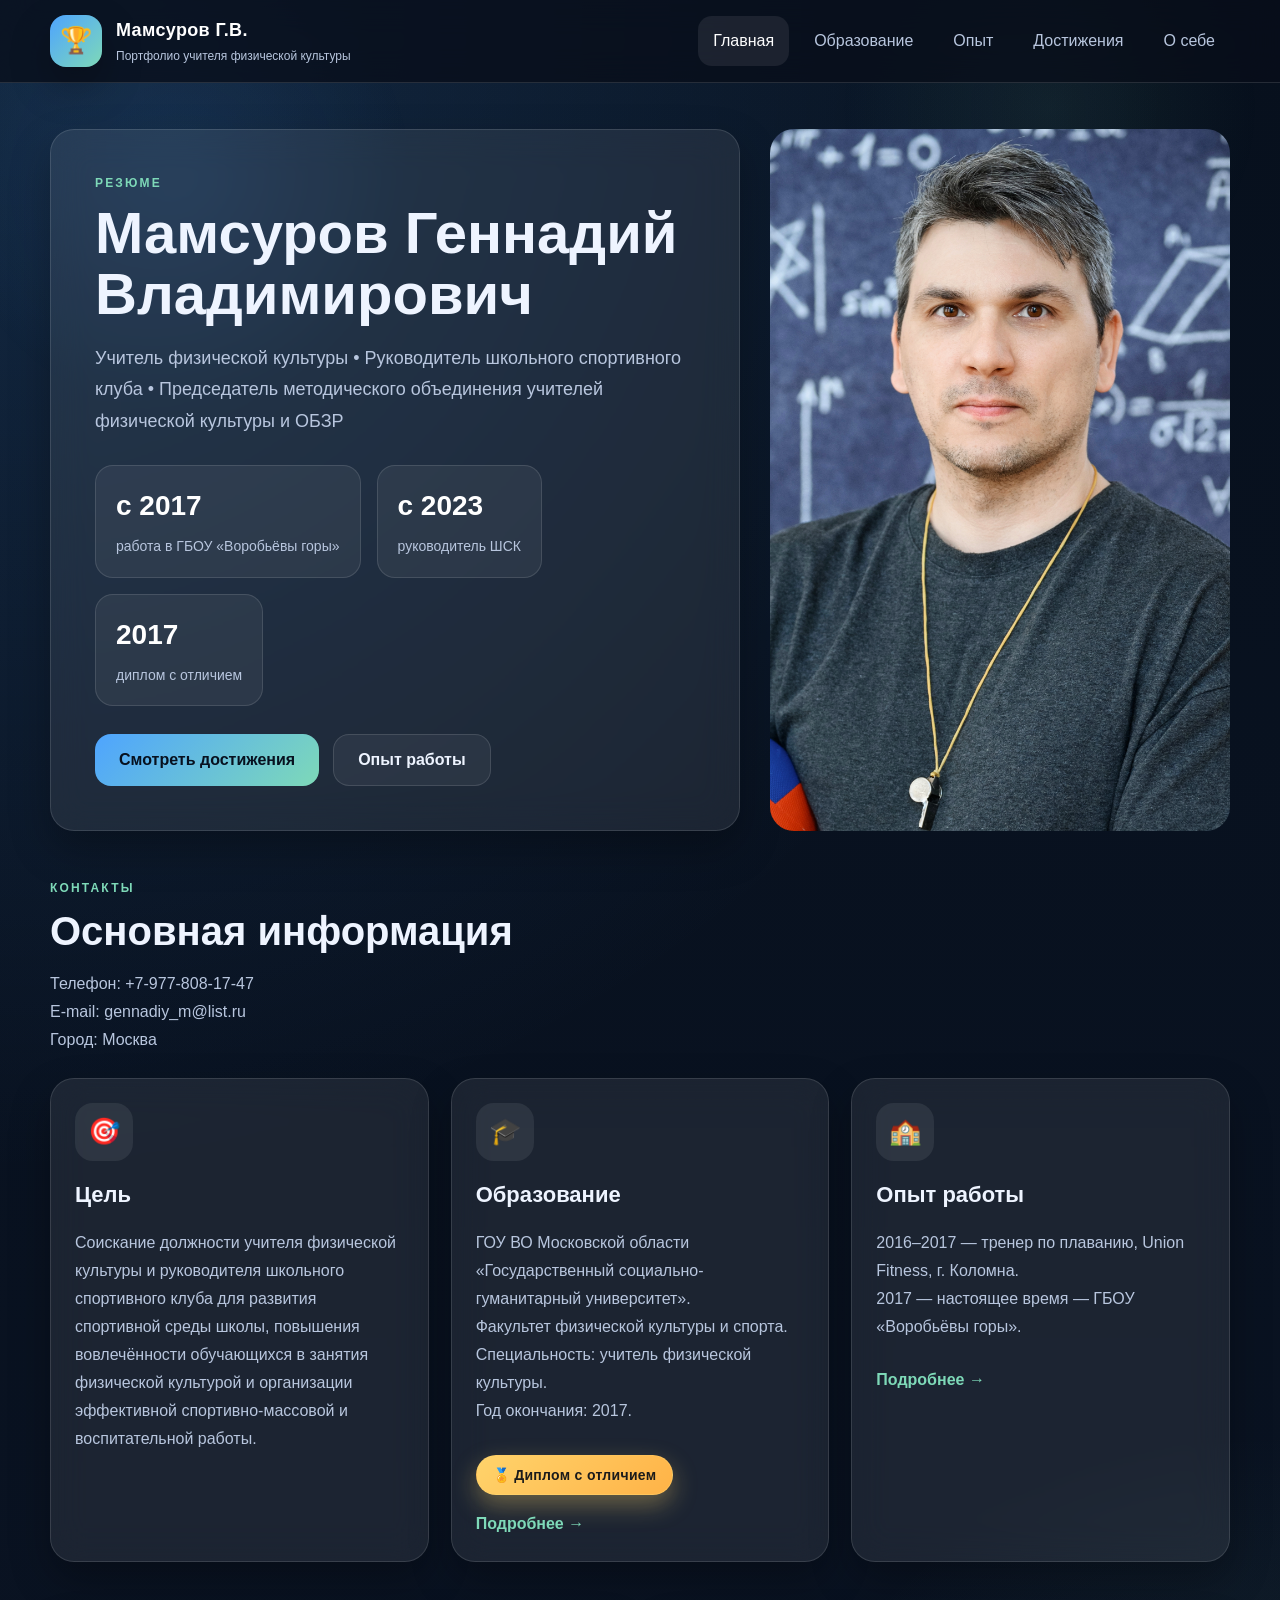
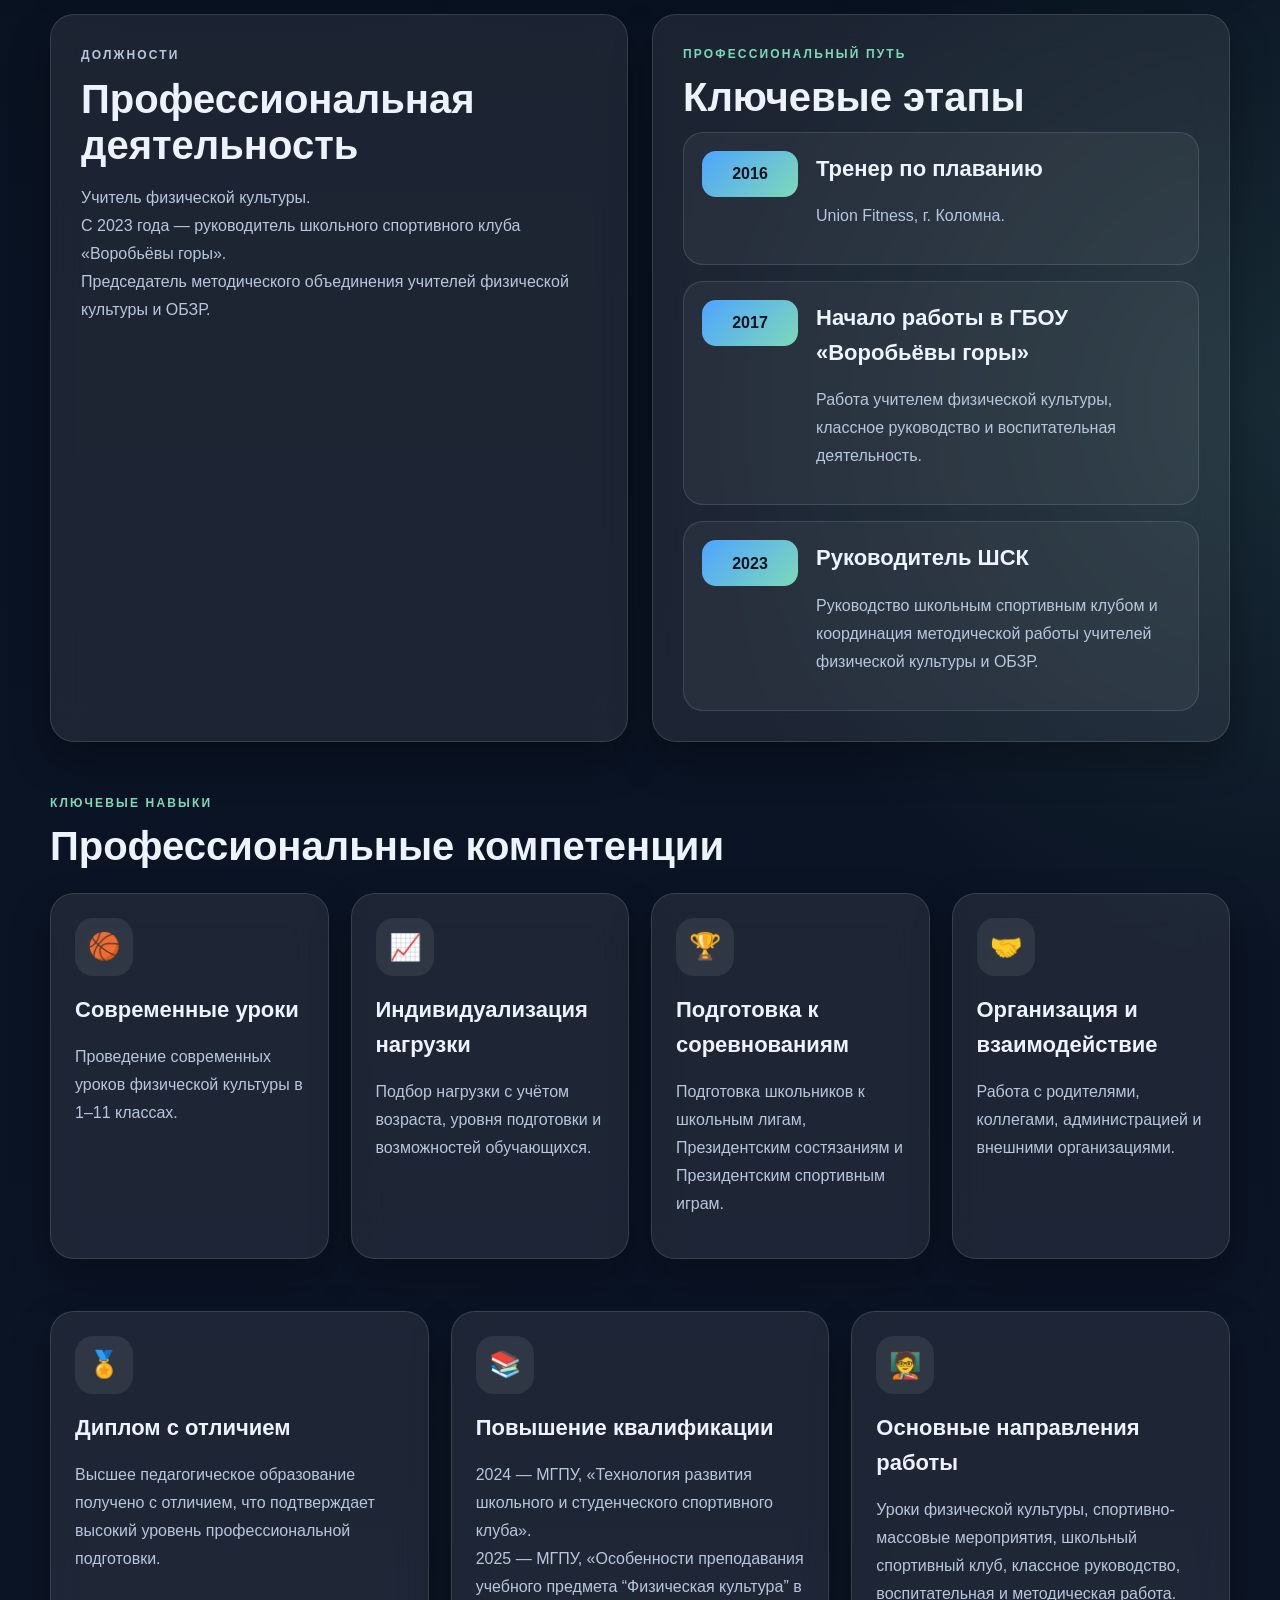
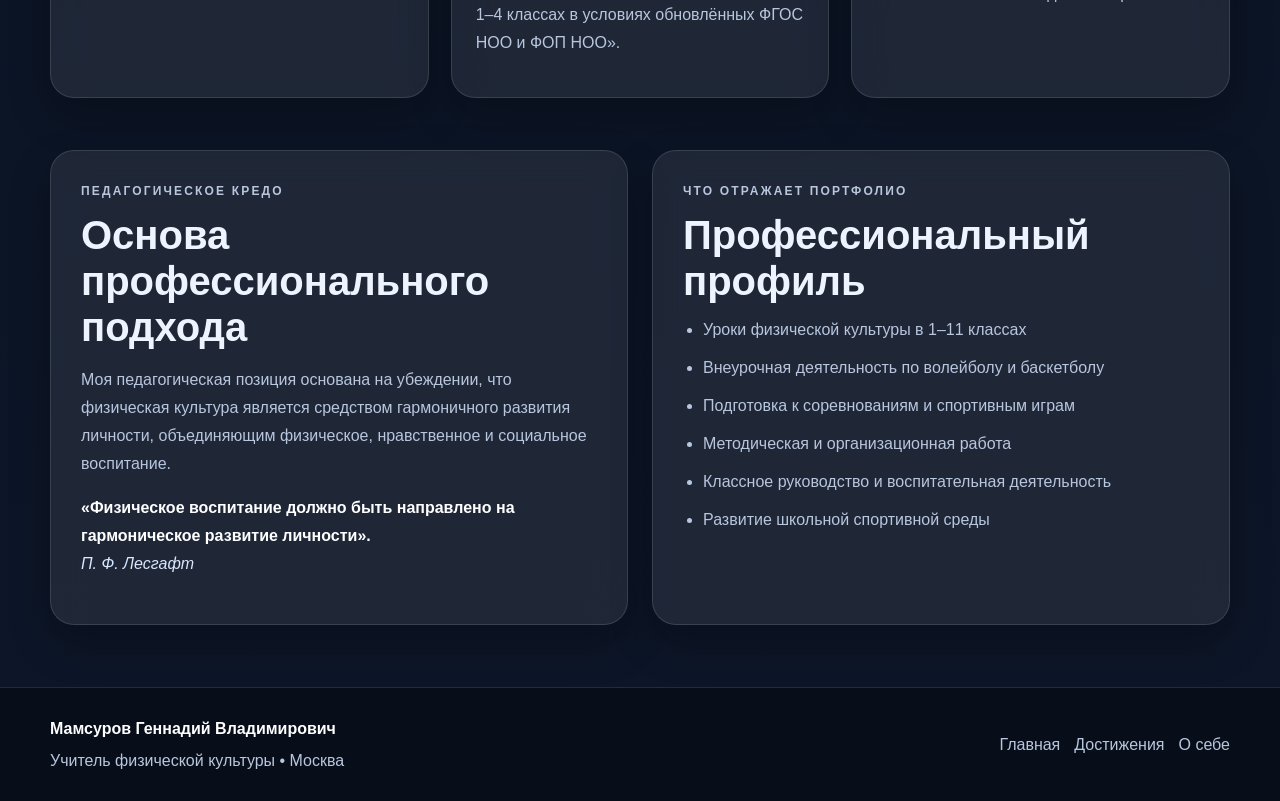
==== commit a6b3dca5: "Update index.html" ====
--- a/index.html
+++ b/index.html
@@ -46,11 +46,11 @@
 
         <div class="hero-stats">
           <div class="stat">
-            <strong>2017</strong>
+            <strong>с 2017</strong>
             <span>работа в ГБОУ «Воробьёвы горы»</span>
           </div>
           <div class="stat">
-            <strong>2023</strong>
+            <strong>с 2023</strong>
             <span>руководитель ШСК</span>
           </div>
           <div class="stat">
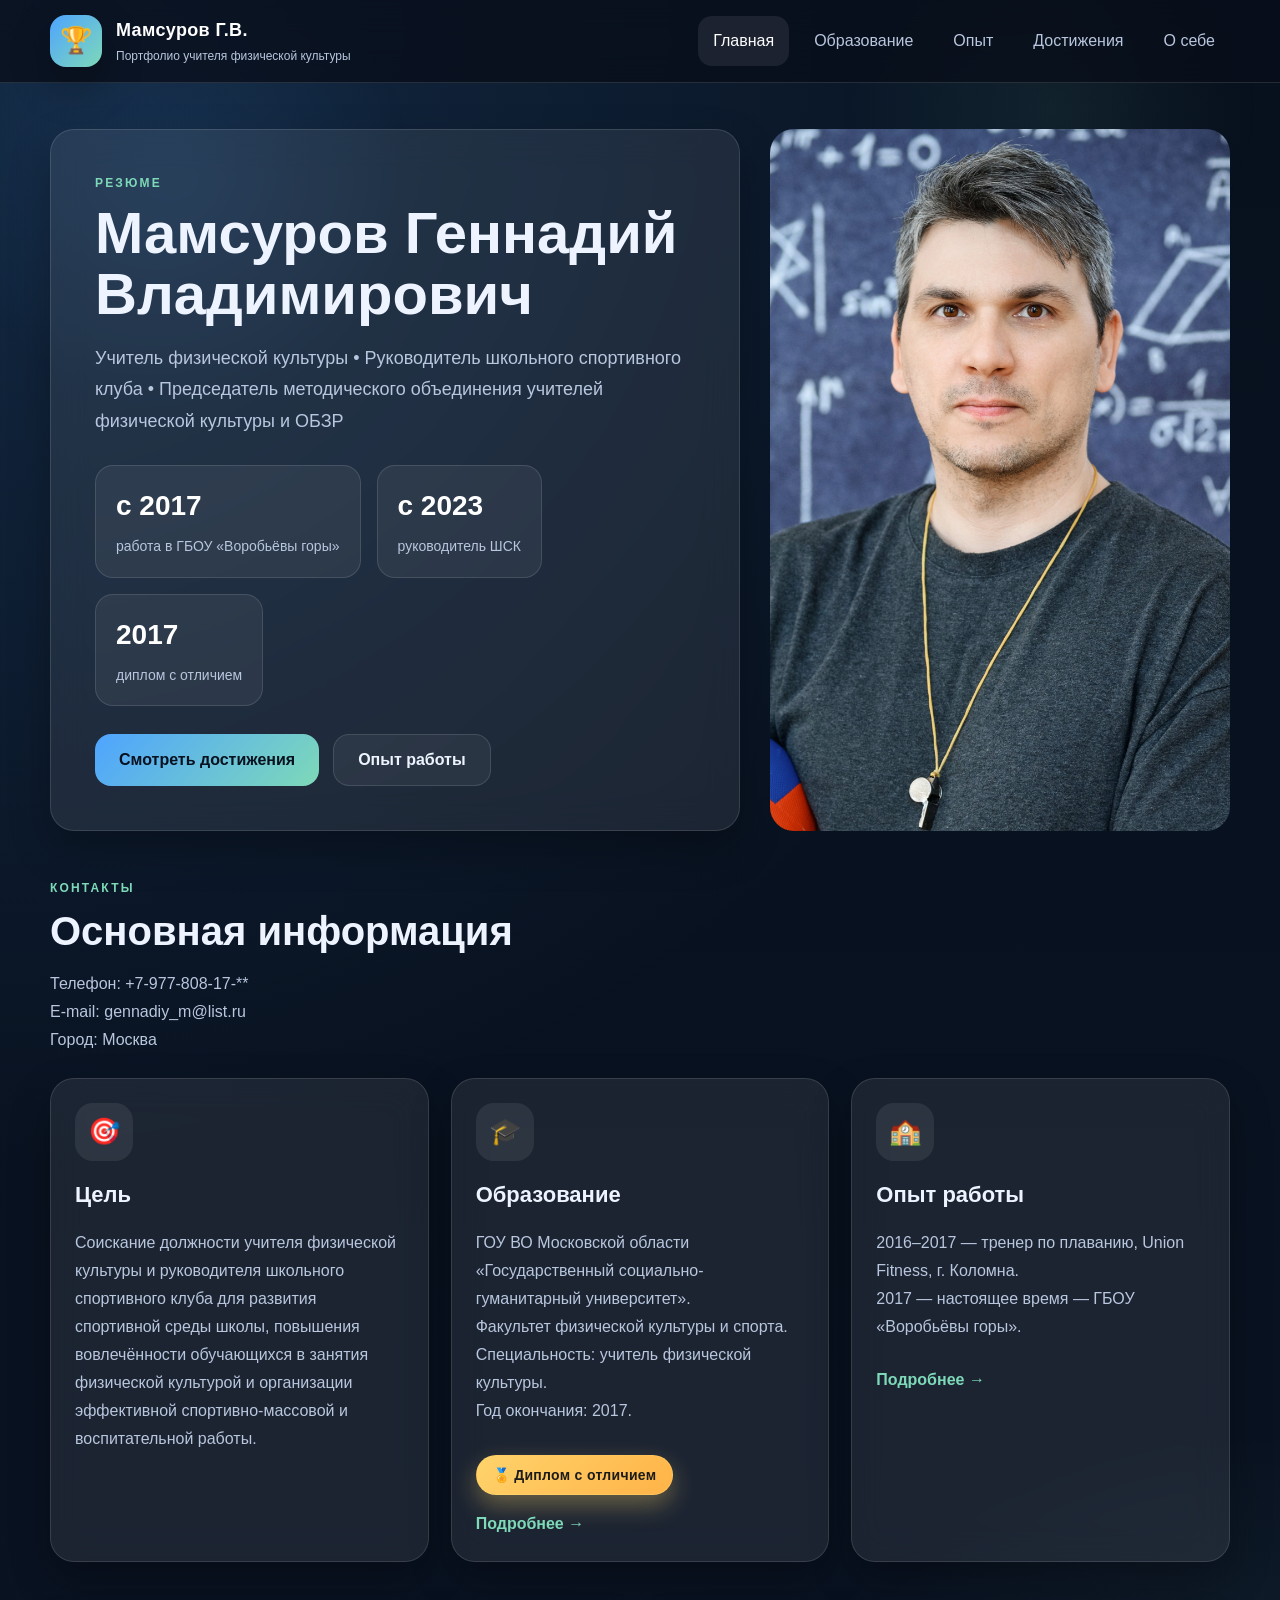
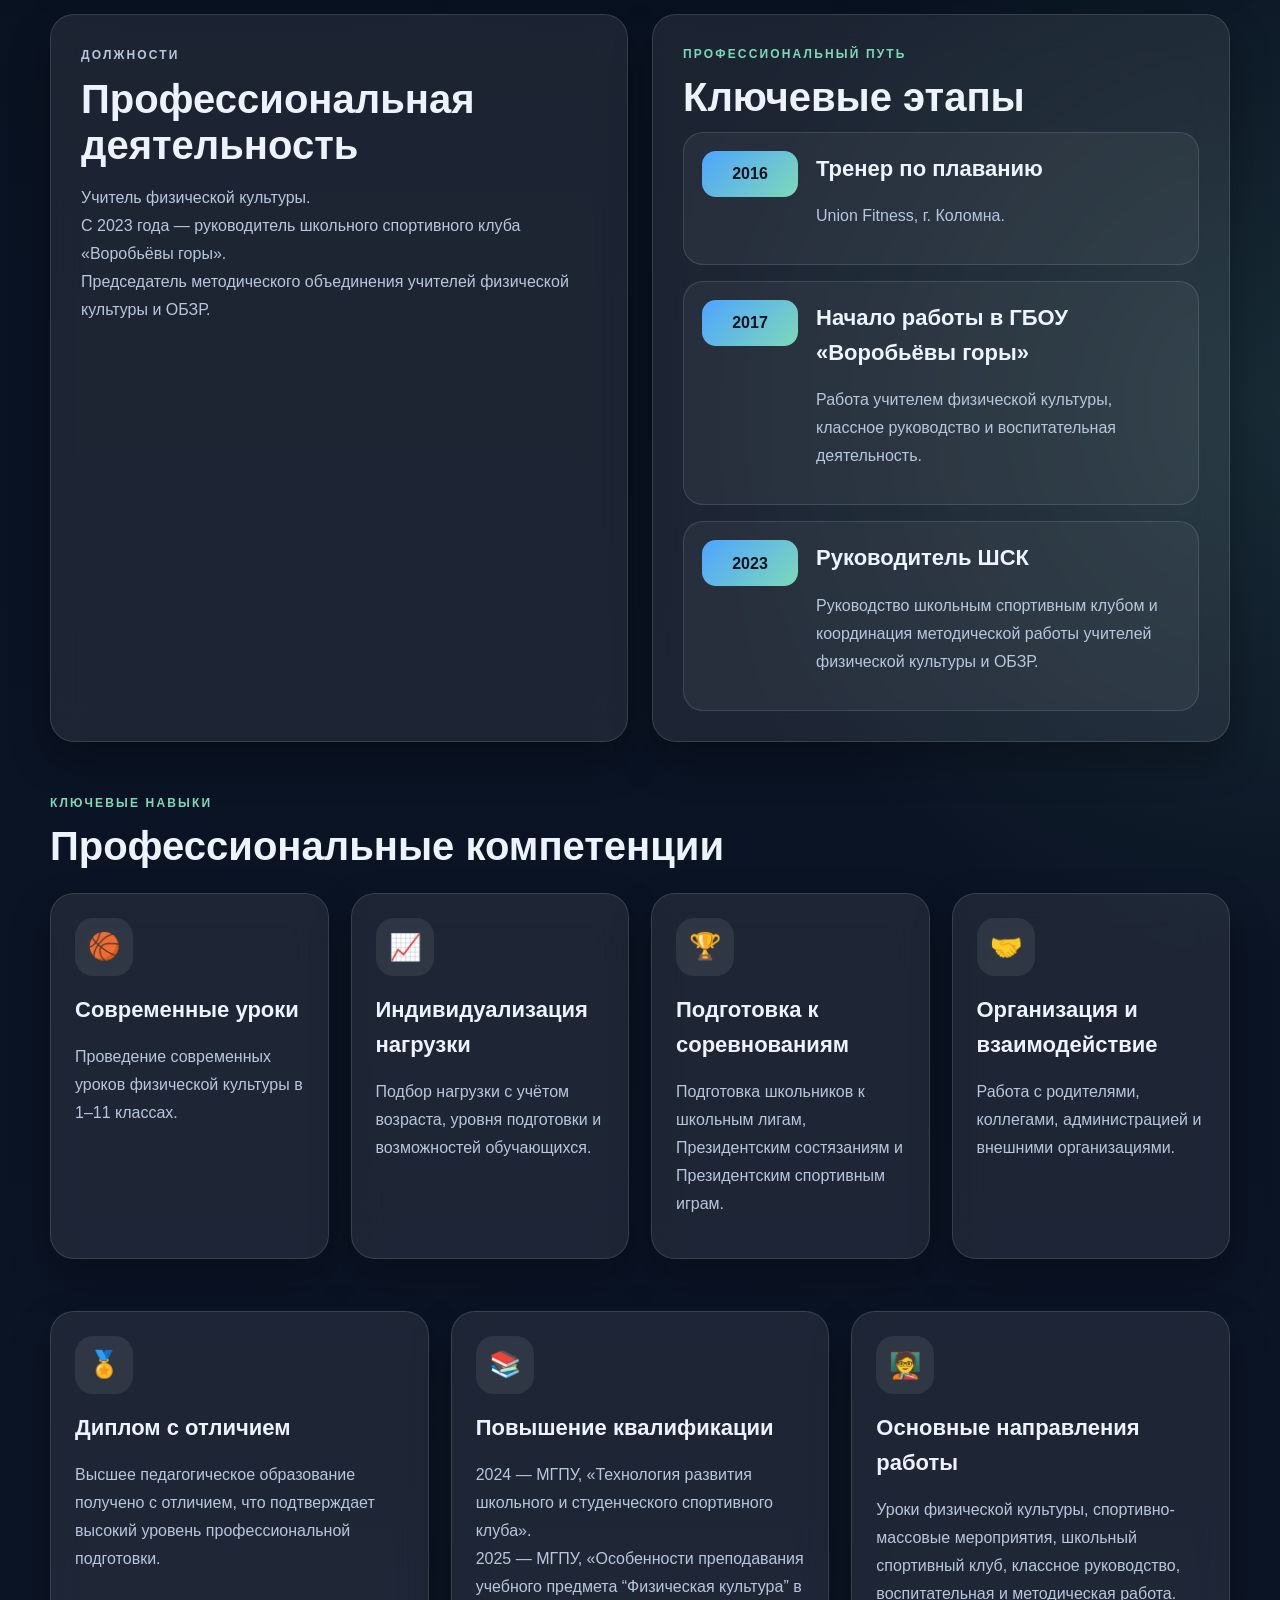
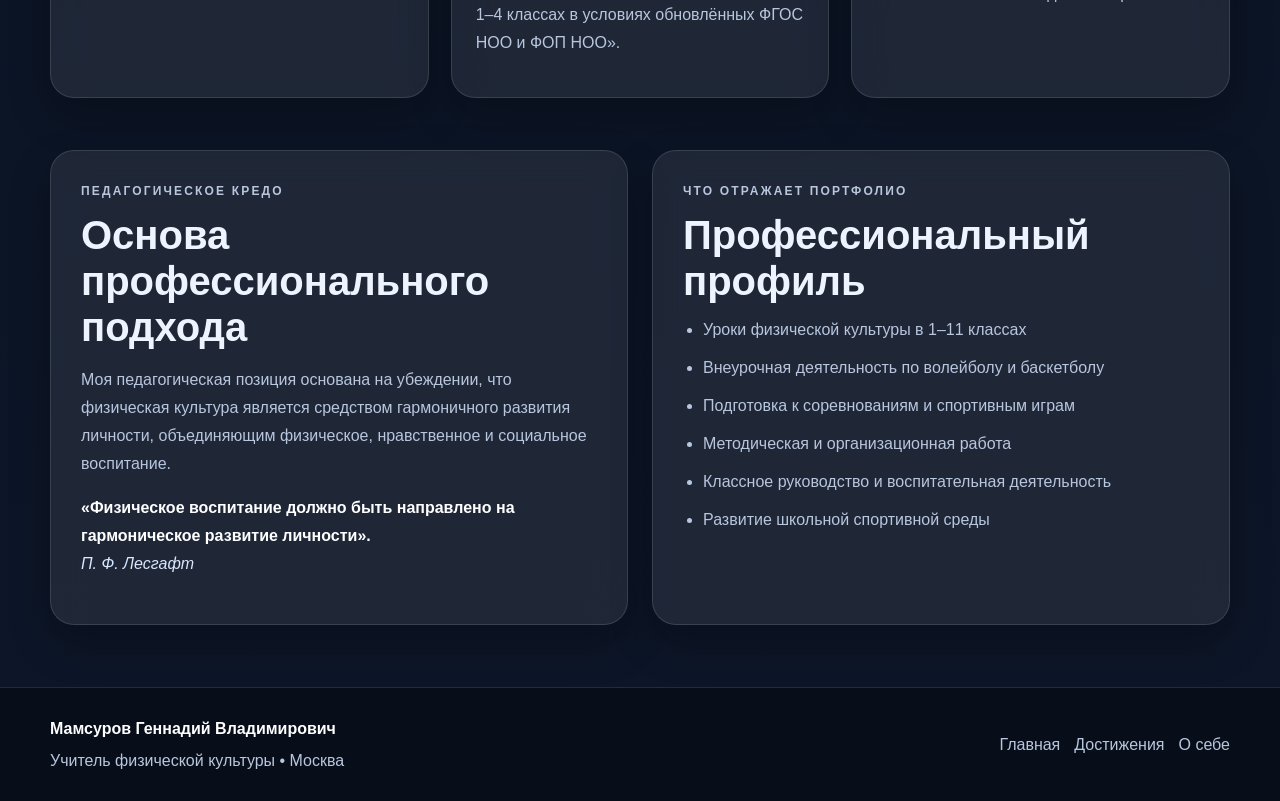
==== commit ecb95e0c: "Update index.html" ====
--- a/index.html
+++ b/index.html
@@ -33,7 +33,6 @@
       </nav>
     </div>
   </header>
-
   <main>
     <section class="hero container">
       <div class="hero-content glass reveal">
@@ -75,7 +74,7 @@
         <p class="section-kicker">Контакты</p>
         <h2>Основная информация</h2>
         <p class="section-text">
-          Телефон: +7-977-808-17-47<br />
+          Телефон: +7-977-808-17-**<br />
           E-mail: gennadiy_m@list.ru<br />
           Город: Москва
         </p>
--- a/styles.css
+++ b/styles.css
@@ -616,3 +616,83 @@
 .cards-grid {
   grid-template-columns: repeat(auto-fit, minmax(280px, 1fr));
 }
+/* ===== КАРТИНКИ В КАРТОЧКАХ ===== */
+
+.doc-card img {
+  width: 100%;
+  height: 320px;
+  object-fit: contain;
+  background: #0b1422;
+  padding: 12px;
+  cursor: zoom-in;
+}
+
+/* для фотографий из спортивной жизни */
+.sport-photo img {
+  object-fit: cover;
+  background: #0b1422;
+  padding: 0;
+}
+
+/* ===== LIGHTBOX ===== */
+
+.lightbox {
+  position: fixed;
+  inset: 0;
+  background: rgba(5, 10, 18, 0.92);
+  display: flex;
+  align-items: center;
+  justify-content: center;
+  padding: 30px;
+  opacity: 0;
+  visibility: hidden;
+  transition: 0.25s ease;
+  z-index: 9999;
+}
+
+.lightbox.open {
+  opacity: 1;
+  visibility: visible;
+}
+
+.lightbox-image {
+  max-width: min(1100px, 92vw);
+  max-height: 88vh;
+  border-radius: 18px;
+  box-shadow: 0 20px 60px rgba(0, 0, 0, 0.45);
+  background: white;
+}
+
+.lightbox-close {
+  position: absolute;
+  top: 18px;
+  right: 18px;
+  width: 46px;
+  height: 46px;
+  border: 0;
+  border-radius: 50%;
+  cursor: pointer;
+  font-size: 28px;
+  line-height: 1;
+  background: rgba(255, 255, 255, 0.12);
+  color: white;
+}
+
+.lightbox-close:hover {
+  background: rgba(255, 255, 255, 0.2);
+}
+
+@media (max-width: 640px) {
+  .doc-card img {
+    height: 240px;
+  }
+
+  .lightbox {
+    padding: 16px;
+  }
+
+  .lightbox-image {
+    max-width: 96vw;
+    max-height: 82vh;
+  }
+}
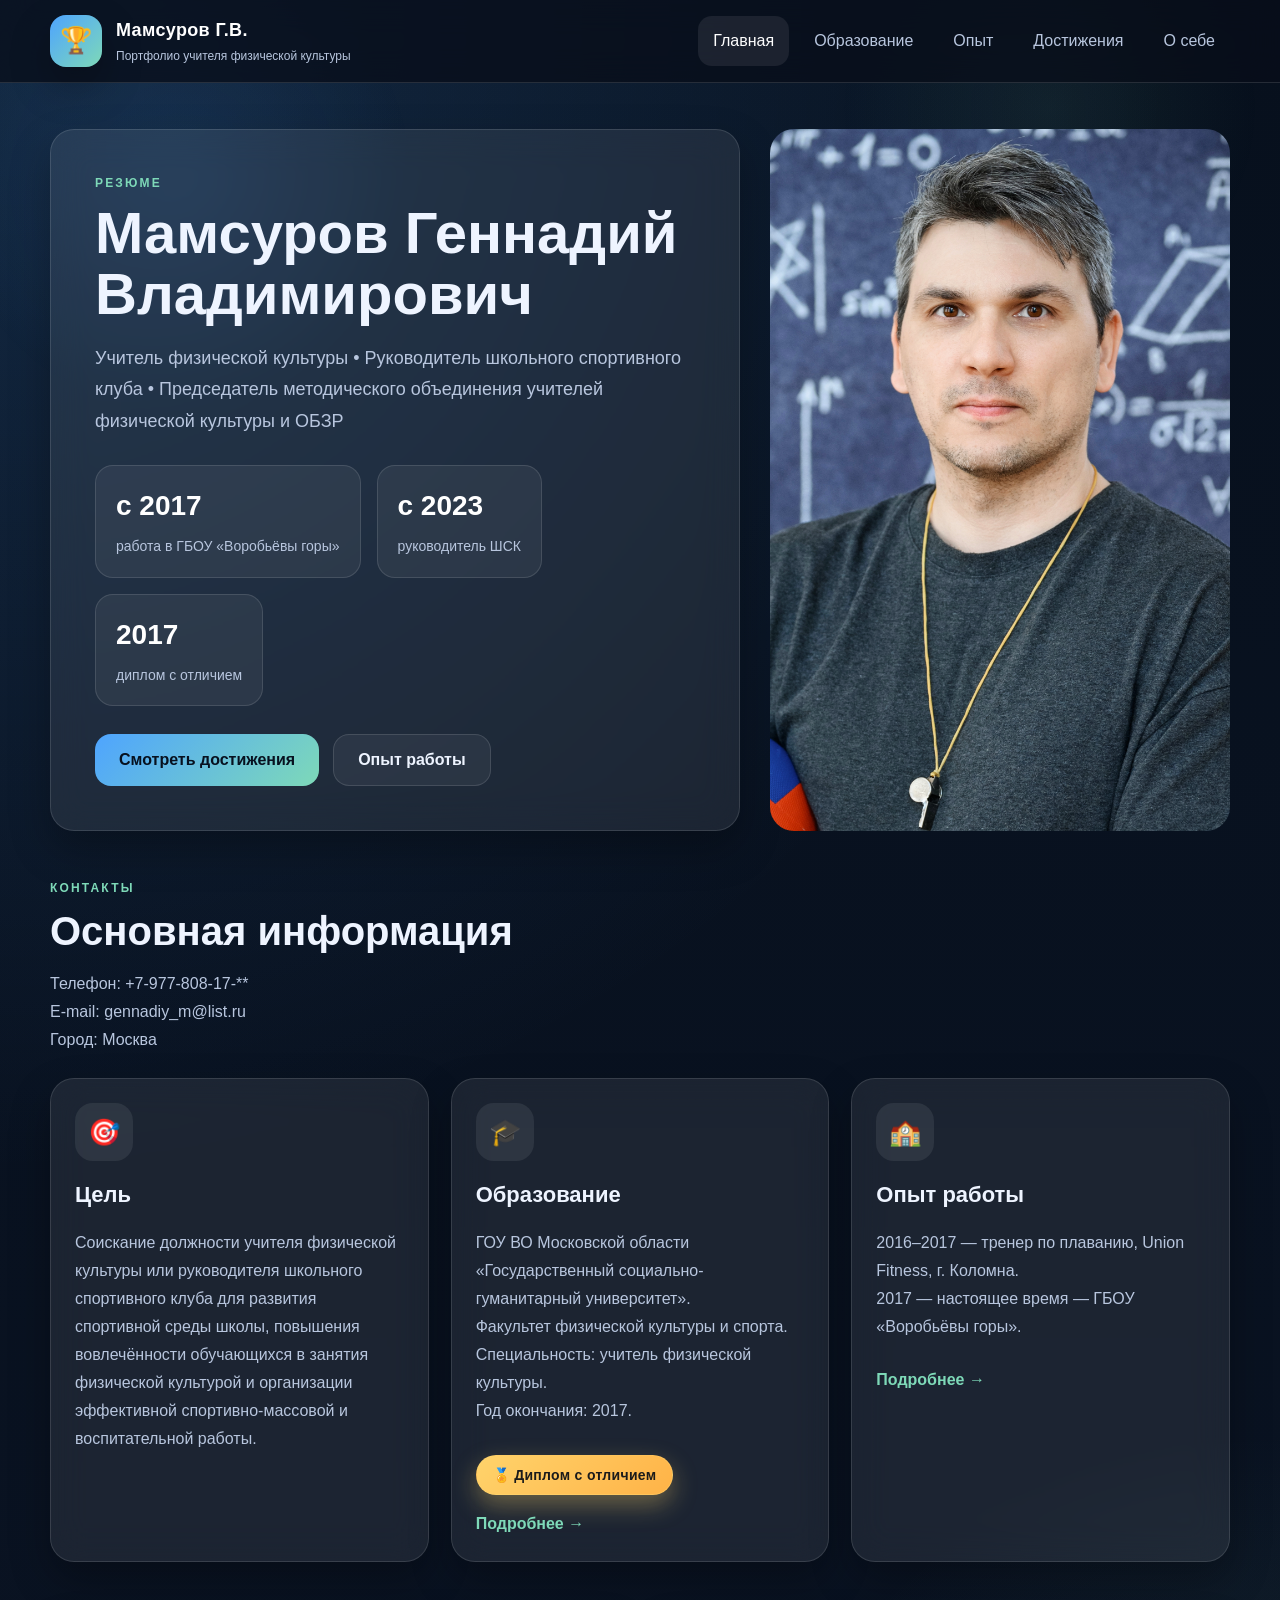
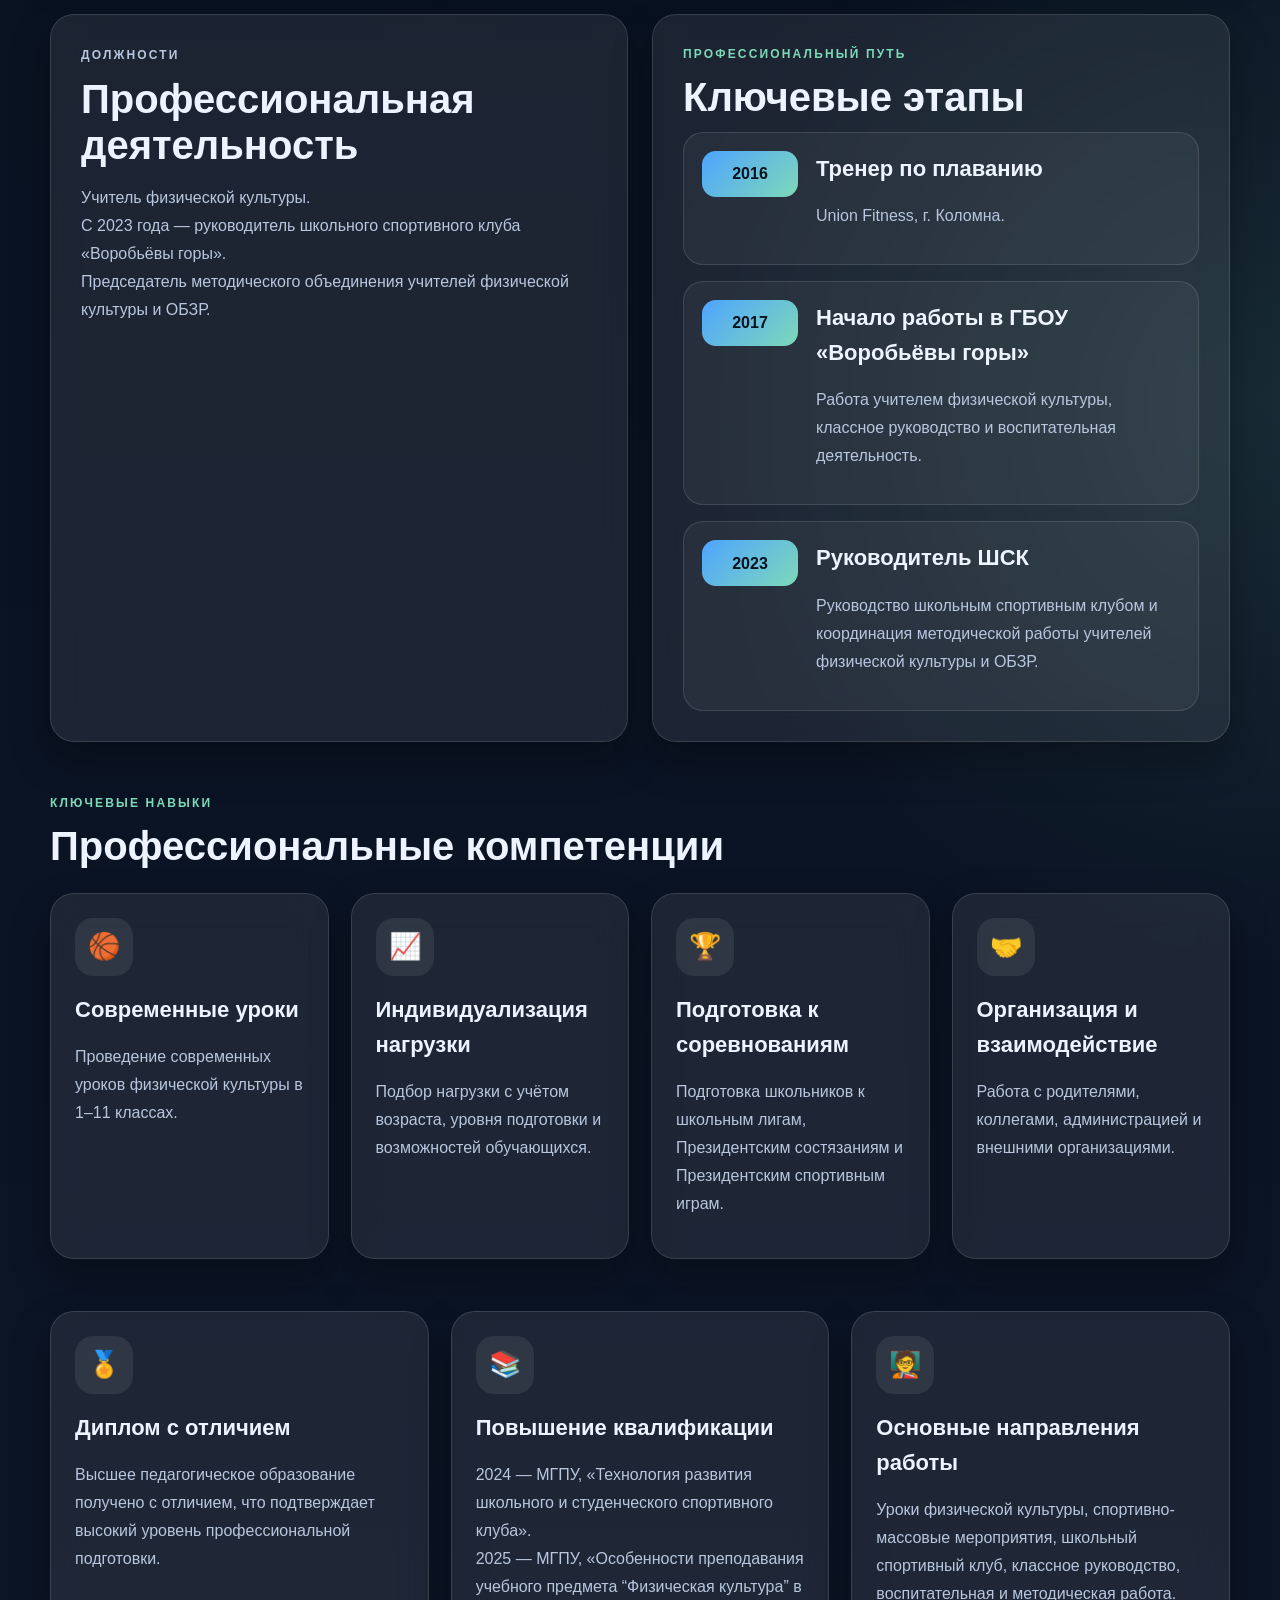
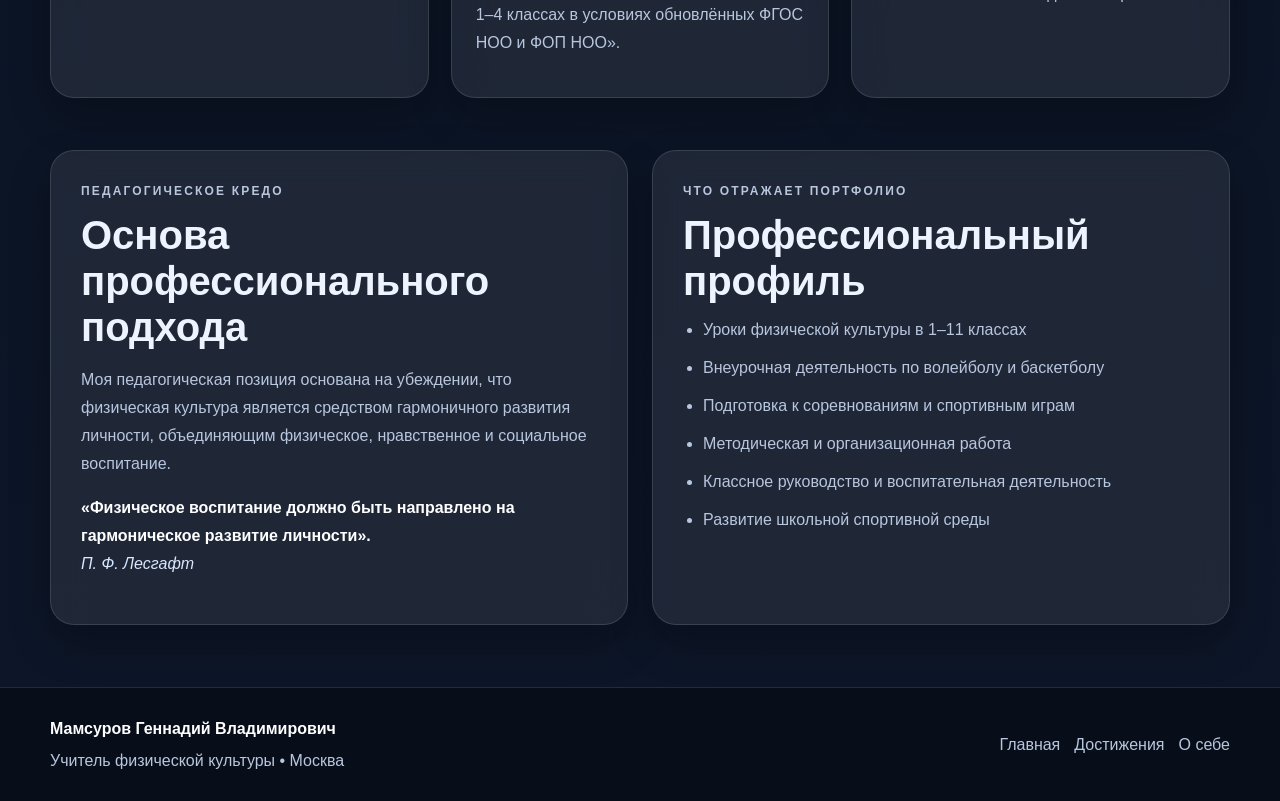
==== commit 590768f5: "Update index.html" ====
--- a/index.html
+++ b/index.html
@@ -85,7 +85,7 @@
           <div class="feature-icon">🎯</div>
           <h3>Цель</h3>
           <p>
-            Соискание должности учителя физической культуры и руководителя школьного спортивного клуба
+            Соискание должности учителя физической культуры или руководителя школьного спортивного клуба
             для развития спортивной среды школы, повышения вовлечённости обучающихся в занятия
             физической культурой и организации эффективной спортивно-массовой и воспитательной работы.
           </p>
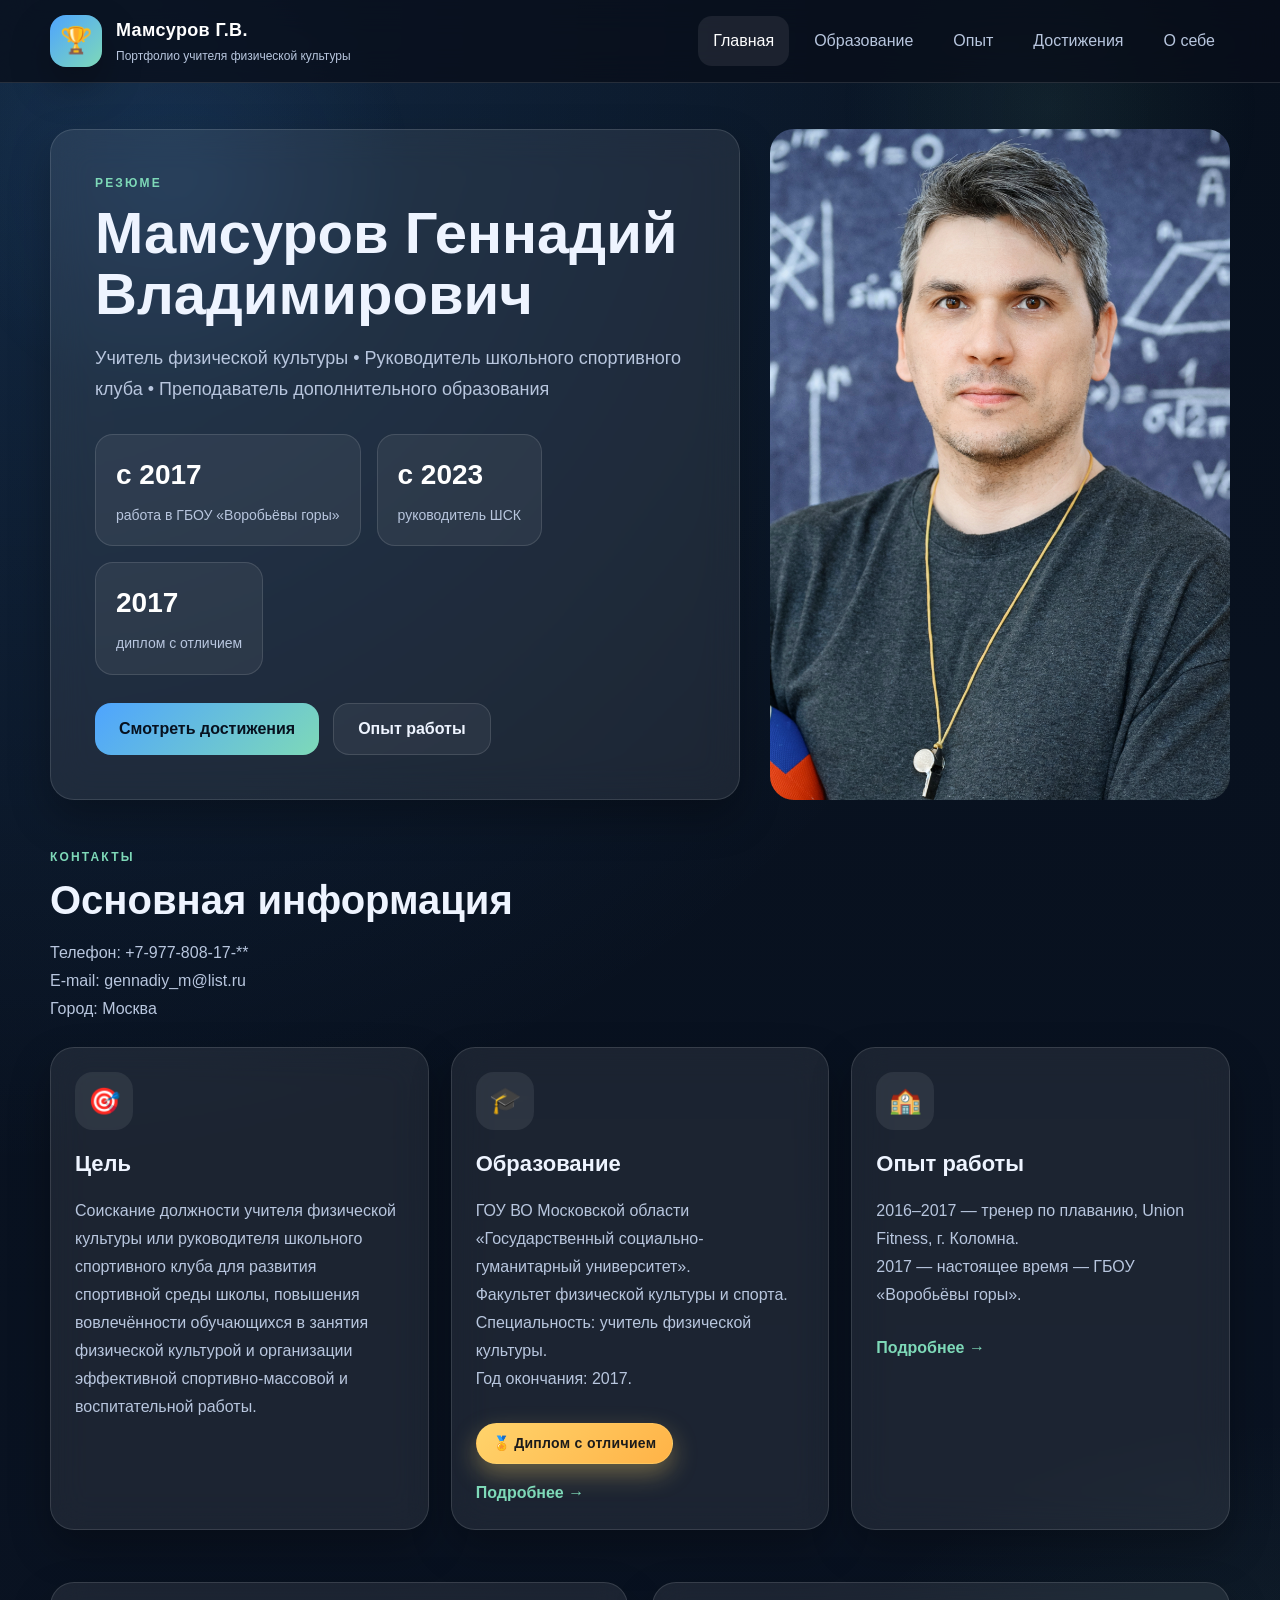
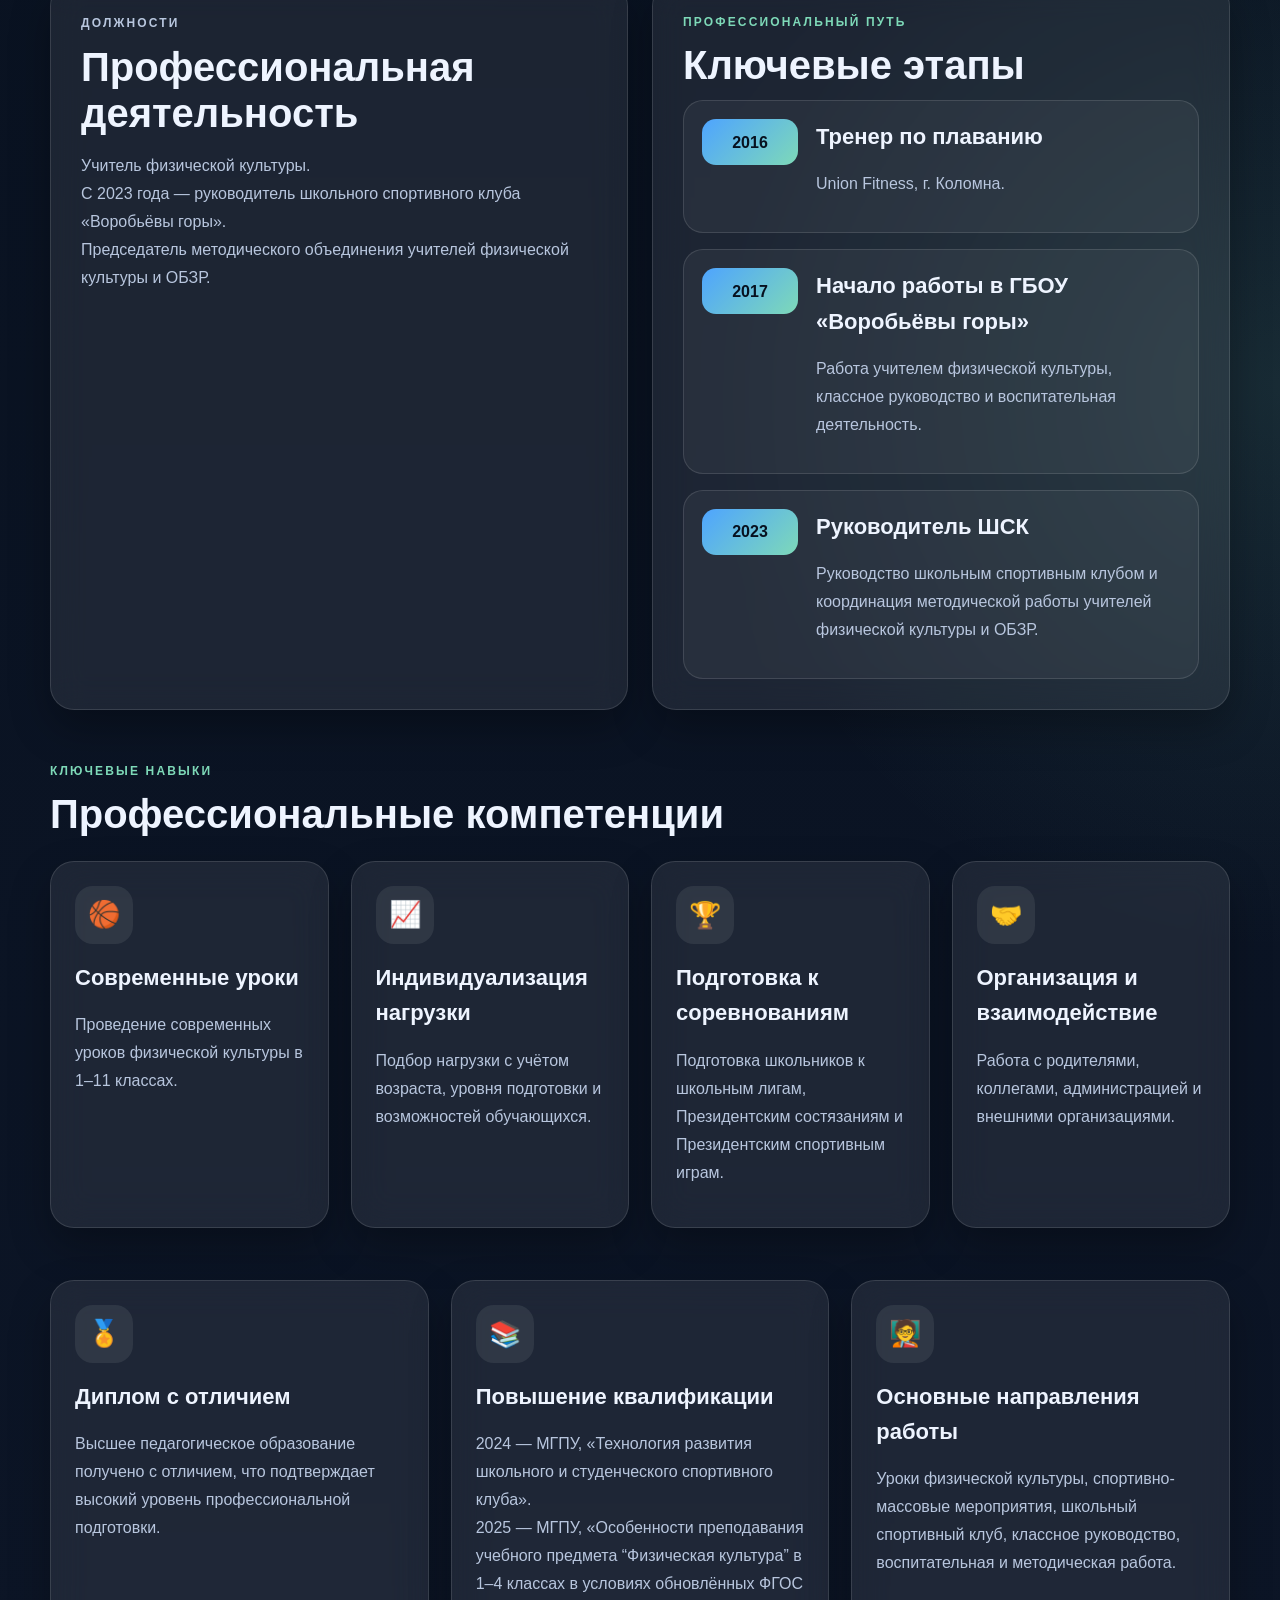
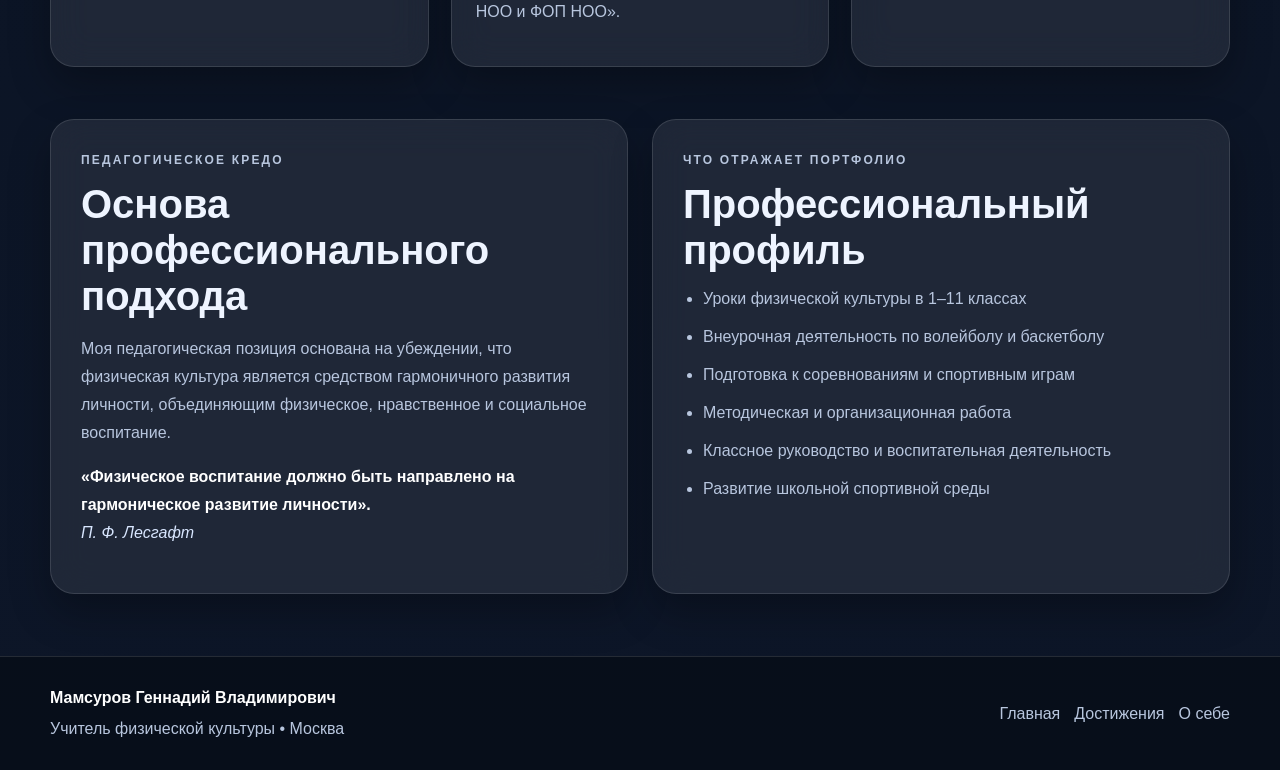
==== commit 73374140: "Update index.html" ====
--- a/index.html
+++ b/index.html
@@ -40,7 +40,7 @@
         <h1>Мамсуров Геннадий Владимирович</h1>
         <p class="hero-text">
           Учитель физической культуры • Руководитель школьного спортивного клуба •
-          Председатель методического объединения учителей физической культуры и ОБЗР
+          Преподаватель дополнительного образования
         </p>
 
         <div class="hero-stats">
